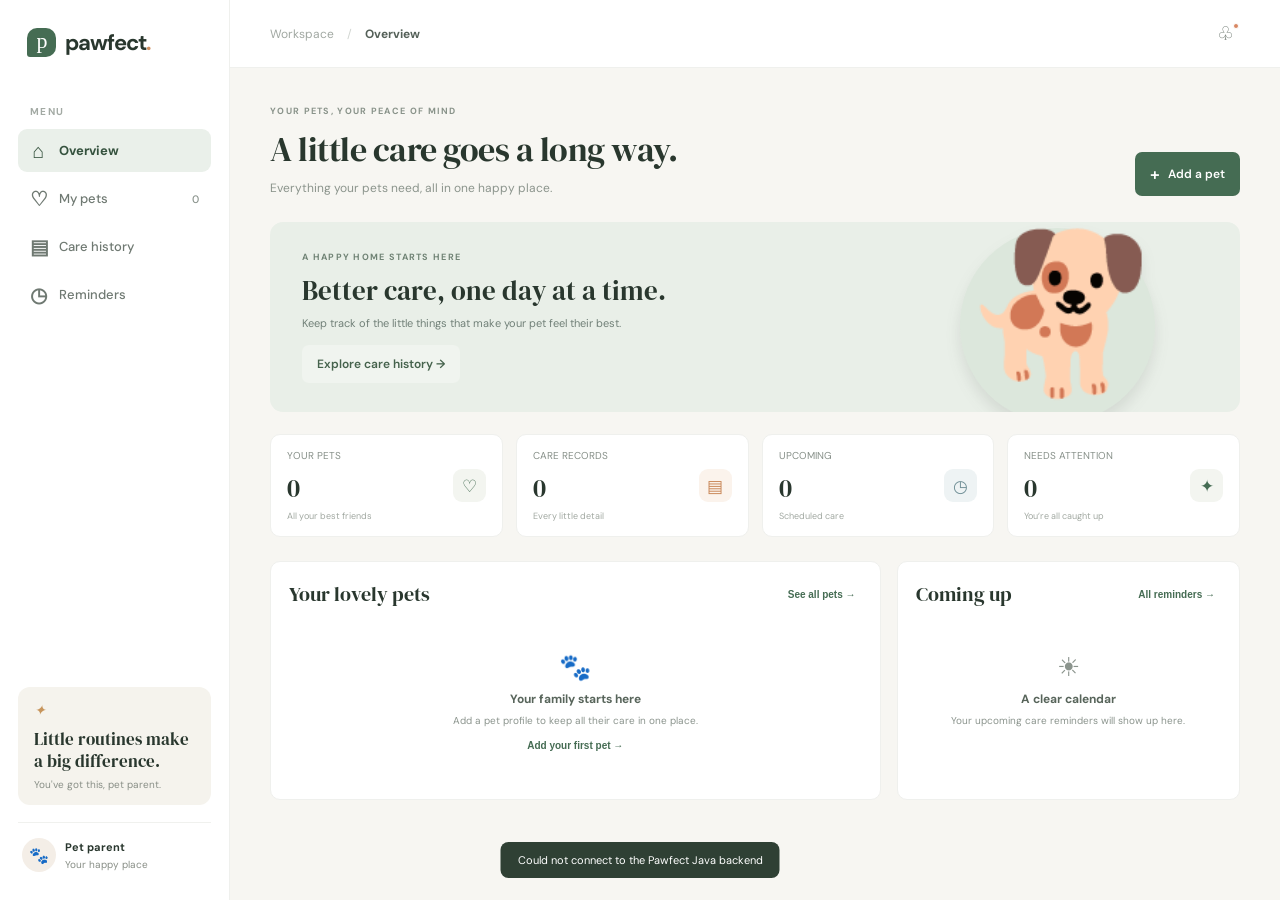
==== backend/src/main/resources/static/index.html @ b43f8da8 "Add files via upload" ====
<!doctype html>
<html lang="en"><head><meta charset="UTF-8"><meta name="viewport" content="width=device-width,initial-scale=1"><meta name="theme-color" content="#f7f6f2"><title>Pawfect — Pet care, together</title><link rel="preconnect" href="https://fonts.googleapis.com"><link rel="preconnect" href="https://fonts.gstatic.com" crossorigin><link href="https://fonts.googleapis.com/css2?family=DM+Sans:wght@400;500;600;700&family=DM+Serif+Display&display=swap" rel="stylesheet"><link rel="stylesheet" href="styles.css"></head>
<body><div class="app"><aside class="sidebar"><a class="brand" href="#"><i>p</i>pawfect<span>.</span></a><label>MENU</label><nav><button class="nav active" data-view="home"><b>⌂</b>Overview</button><button class="nav" data-view="pets"><b>♡</b>My pets <small id="pet-count">0</small></button><button class="nav" data-view="care"><b>▤</b>Care history</button><button class="nav" data-view="reminders"><b>◷</b>Reminders</button></nav><div class="side-bottom"><div class="tip"><i>✦</i><h3>Little routines make<br>a big difference.</h3><small>You've got this, pet parent.</small></div><div class="owner"><span>🐾</span><b>Pet parent<small>Your happy place</small></b></div></div></aside><main><header><div class="crumb">Workspace <i>/</i> <b id="crumb">Overview</b></div><button class="notify" id="notify" aria-label="View reminders">♧<i></i></button></header><div id="content" class="content"></div></main></div><dialog id="pet-modal"></dialog><dialog id="care-modal"></dialog><dialog id="confirm-modal"></dialog><div id="toast" role="status"></div><script src="app.js"></script></body></html>
---- backend/src/main/resources/static/styles.css ----
:root{--ink:#29372e;--green:#456c53;--mint:#e9f0e9;--cream:#f7f6f2;--line:#eceeea;--muted:#89928b}*{box-sizing:border-box}body{margin:0;background:var(--cream);color:var(--ink);font:14px 'DM Sans',sans-serif}.app{min-height:100vh}.sidebar{position:fixed;inset:0 auto 0 0;width:230px;background:white;border-right:1px solid #eff0ed;padding:28px 18px;display:flex;flex-direction:column;z-index:2}.brand{font-size:22px;font-weight:700;letter-spacing:-1px;text-decoration:none;color:var(--ink);display:flex;align-items:center;gap:9px;padding:0 9px 48px}.brand i{font:22px Georgia;background:var(--green);color:white;width:29px;height:29px;border-radius:10px 10px 10px 3px;text-align:center}.brand span{color:#cf8f61;margin-left:-9px}.sidebar label{font-size:10px;letter-spacing:1.4px;color:#a3aaa4;font-weight:700;padding:0 12px 11px}.sidebar nav{display:grid;gap:5px}.nav{border:0;background:transparent;height:43px;border-radius:9px;color:#6f7972;font:500 13px 'DM Sans';text-align:left;padding:0 12px;display:flex;gap:12px;align-items:center;cursor:pointer}.nav:hover{background:#f7f8f5}.nav.active{color:#35523e;background:#eaf0ea;font-weight:700}.nav b{font-size:20px;width:17px;text-align:center}.nav small{margin-left:auto;color:#89928b}.side-bottom{margin-top:auto}.tip{background:#f5f3ed;padding:14px 16px;border-radius:12px;margin-bottom:17px}.tip i{color:#c7955c}.tip h3{font:17px/1.3 'DM Serif Display';margin:9px 0 6px}.tip small,.owner small{display:block;color:#888e86;font-size:10px;margin-top:4px}.owner{border-top:1px solid #f0f1ee;padding:15px 4px 0;display:flex;align-items:center;gap:9px;font-size:11px}.owner>span{width:34px;height:34px;background:#f4eee7;border-radius:50%;display:grid;place-items:center;font-size:16px}.owner small{font-weight:400}main{margin-left:230px;min-height:100vh}header{height:68px;background:#fff;border-bottom:1px solid #eff0ed;display:flex;align-items:center;justify-content:space-between;padding:0 40px}.crumb{font-size:12px;color:#a1a8a2}.crumb i{font-style:normal;padding:0 10px;color:#d1d5d1}.crumb b{color:#556159}.notify{background:none;border:0;font-size:19px;color:#727c74;position:relative;cursor:pointer}.notify i{position:absolute;width:6px;height:6px;background:#d88762;border:1px solid white;border-radius:50%;right:1px;top:2px}.content{max-width:1180px;margin:auto;padding:37px 40px 60px}.heading{display:flex;justify-content:space-between;align-items:flex-end;margin-bottom:26px}.eyebrow{font-size:9px;letter-spacing:1.3px;font-weight:700;color:#89938a;margin-bottom:9px}.title{font:34px 'DM Serif Display';letter-spacing:-.5px;margin:0}.sub{font-size:12px;color:#8b948c;margin:8px 0 0}.btn{border:0;border-radius:7px;padding:11px 15px;font:600 12px 'DM Sans';cursor:pointer;display:inline-flex;align-items:center;gap:8px}.primary{background:var(--green);color:#fff}.primary:hover{background:#35523e}.light{background:#f0f4ef;color:#45624c}.line{background:white;color:#59665d;border:1px solid #e6eae5}.danger{background:#fbefed;color:#ae5e55}.plus{font-size:17px}.banner{height:190px;background:#e9efe8;border-radius:13px;margin-bottom:22px;position:relative;overflow:hidden;display:flex;align-items:center;padding:28px 32px}.banner-copy{position:relative;z-index:1;max-width:440px}.banner .eyebrow{color:#708375}.banner h2{font:27px 'DM Serif Display';margin:7px 0}.banner p{font-size:11px;color:#718078;margin:0 0 15px}.art{position:absolute;right:9%;top:-10px;font-size:155px;filter:drop-shadow(0 9px 7px #45524420);transform:scaleX(-1)}.art:before{content:'';position:absolute;width:195px;height:195px;z-index:-1;right:0;top:16px;border-radius:50%;background:#dce7dc}.stats{display:grid;grid-template-columns:repeat(4,1fr);gap:13px;margin-bottom:24px}.stat{background:#fff;border:1px solid #eff0ed;border-radius:10px;padding:14px 16px;min-height:86px;display:flex;align-items:center;justify-content:space-between}.stat-label{font-size:10px;color:#879089;margin-bottom:8px}.stat-value{font:26px 'DM Serif Display'}.stat-meta{font-size:9px;color:#a1a8a1;margin-top:4px}.stat-icon{width:33px;height:33px;display:grid;place-items:center;border-radius:9px;background:#f3f5f0;color:var(--green);font-size:17px}.stat-icon.warm{background:#fbf3ec;color:#c88656}.stat-icon.blue{background:#eef3f4;color:#708f96}.cols{display:grid;grid-template-columns:1.6fr .9fr;gap:16px}.panel{background:#fff;border:1px solid #eff0ed;border-radius:10px;padding:18px}.panel-head{display:flex;align-items:center;justify-content:space-between;margin-bottom:14px}.panel-title{font:20px 'DM Serif Display';margin:0}.link{color:var(--green);font-size:10px;font-weight:700;text-decoration:none;border:0;background:none;cursor:pointer}.pet-list{display:grid;gap:9px}.pet-row{display:flex;align-items:center;border:1px solid #f0f1ef;border-radius:9px;padding:10px;gap:11px;cursor:pointer}.pet-row:hover,.pet-card:hover{border-color:#d7e1d7;background:#fcfdfb}.pet-photo{width:44px;height:44px;border-radius:9px;background:#f2eee8;display:grid;place-items:center;font-size:26px}.pet-details{flex:1;min-width:0}.pet-details b{display:block;font-size:12px}.pet-details small{display:block;font-size:10px;color:#929a94;margin-top:4px}.badge{background:#edf3ec;color:#647c67;padding:5px 8px;border-radius:20px;font-size:9px}.arrow{color:#a8b0a9}.care-list{display:grid}.care-row{display:flex;gap:11px;align-items:flex-start;padding:10px 0;border-bottom:1px solid #f1f2ef}.care-row:last-child{border-bottom:0}.datebox{width:39px;height:42px;flex:none;border-radius:7px;background:#f5f5f0;text-align:center;padding-top:5px}.datebox small{display:block;font-size:8px;letter-spacing:.7px;text-transform:uppercase;color:#949c94}.datebox b{font-size:16px;line-height:18px}.care-main{flex:1;min-width:0}.care-main b{font-size:11px;display:block}.care-main small{font-size:9px;display:block;color:#959c96;margin-top:4px}.kind{font-size:9px;color:#738579;background:#f0f4ef;border-radius:4px;padding:4px 6px;white-space:nowrap}.empty{padding:28px 10px;text-align:center;color:#8b948d}.empty i{font-style:normal;font-size:26px;display:block;margin-bottom:7px}.empty b{color:#58655b;display:block;font-size:12px}.empty p{font-size:10px;margin:6px 0;line-height:1.6}.filters{display:flex;gap:7px;flex-wrap:wrap;margin-bottom:14px}.chip{border:1px solid #e7eae5;background:#fff;border-radius:20px;padding:7px 12px;color:#737e75;font:500 10px 'DM Sans';cursor:pointer}.chip.active{background:#e9f0e9;border-color:#e9f0e9;color:#35523e;font-weight:700}.tools{display:flex;align-items:center;justify-content:space-between;gap:10px;margin-bottom:14px}.search{border:1px solid #e6eae5;border-radius:7px;padding:9px 11px;font:11px 'DM Sans';min-width:185px;outline:0}.grid{display:grid;grid-template-columns:repeat(3,1fr);gap:14px}.pet-card{background:#fff;border:1px solid #eff0ed;border-radius:11px;padding:16px;cursor:pointer}.pet-card-top{display:flex;justify-content:space-between}.pet-card .pet-photo{width:56px;height:56px;font-size:32px}.pet-menu{border:0;background:none;color:#a5ada6;font-size:18px;cursor:pointer}.pet-card h3{font:21px 'DM Serif Display';margin:13px 0 2px}.pet-card .subtitle{font-size:10px;color:#8f9890}.pet-foot{border-top:1px solid #f0f1ee;margin-top:14px;padding-top:11px;display:flex;justify-content:space-between;font-size:9px;color:#879089}.pet-foot b{color:#5e6c61}.table-wrap{overflow:auto;background:#fff;border:1px solid #eff0ed;border-radius:10px}.table{border-collapse:collapse;width:100%;min-width:640px}.table th{text-align:left;font-size:9px;letter-spacing:.7px;color:#9ba29c;text-transform:uppercase;padding:13px;background:#fbfcfa;border-bottom:1px solid #eff0ed}.table td{font-size:10px;padding:13px;border-bottom:1px solid #f1f2ef;color:#59665d}.table tr:last-child td{border:0}.table .strong{font-weight:700;color:#36443a}.pill{border-radius:12px;padding:5px 8px;background:#eef3ed;color:#637765;font-size:9px;white-space:nowrap}.pill.medication{background:#f9f0e9;color:#b17a4e}.pill.vet-visit{background:#edf2f5;color:#668496}.pill.weight{background:#f4eff6;color:#8c7193}.pill.grooming{background:#faf0f3;color:#ad7283}.pill.feeding{background:#faf4e9;color:#a78651}.table-empty{text-align:center;padding:30px!important}.empty-page{background:#fff;border:1px solid #eff0ed;border-radius:11px;padding:50px 20px;text-align:center}.empty-page i{font-style:normal;font-size:37px}.empty-page h2{font:24px 'DM Serif Display';margin:7px}.empty-page p{font-size:11px;color:#8a948d;margin:0 auto 16px;max-width:300px;line-height:1.6}.reminder{display:flex;align-items:center;gap:12px;background:#fff;border:1px solid #eff0ed;padding:12px 14px;border-radius:9px;margin-bottom:8px}.reminder.overdue{border-left:3px solid #bd675e}.reminder.soon{border-left:3px solid #d19a61}.reminder-date{font-size:10px;color:#8e9890;white-space:nowrap}.status{font-size:9px;padding:5px 7px;border-radius:12px}.status.overdue{background:#f9eeec;color:#b56158}.status.soon{background:#faf3e9;color:#b2854d}.status.upcoming{background:#eff3ed;color:#70836f}.profile{display:grid;grid-template-columns:280px 1fr;gap:17px}.profile-card{text-align:center;background:#fff;border:1px solid var(--line);border-radius:11px;padding:21px;height:max-content}.profile-hero{width:94px;height:94px;border-radius:24px;margin:0 auto 12px;background:#f2eee8;display:grid;place-items:center;font-size:58px}.profile-card h2{font:27px 'DM Serif Display';margin:0}.profile-card .subtitle{font-size:11px;color:#939b94;margin:5px 0 16px}.facts{text-align:left;border-top:1px solid var(--line)}.fact{display:flex;justify-content:space-between;padding:9px 0;border-bottom:1px solid #f2f3f1;font-size:10px;color:#939b94}.fact b{color:#546157}.profile-actions{display:flex;gap:7px;margin-top:14px}.profile-actions .btn{flex:1;justify-content:center;padding:9px 5px;font-size:10px}.modal{border:0;border-radius:13px;padding:0;width:min(520px,calc(100vw - 28px));max-height:90vh;box-shadow:0 24px 80px #1b30243d;overflow:auto}.modal::backdrop{background:#1f2e2580;backdrop-filter:blur(3px)}dialog{border:0;border-radius:13px;padding:0;width:min(520px,calc(100vw - 28px));max-height:90vh;box-shadow:0 24px 80px #1b30243d;overflow:auto}dialog::backdrop{background:#1f2e2580;backdrop-filter:blur(3px)}.modal-head{padding:21px 23px 15px;border-bottom:1px solid #f0f1ee;display:flex;justify-content:space-between}.modal-head h2{font:24px 'DM Serif Display';margin:0}.modal-head p{font-size:10px;color:#8d968f;margin:5px 0 0}.close{border:0;background:none;color:#89938c;font-size:22px;cursor:pointer}.modal-body{padding:19px 23px}.modal-foot{border-top:1px solid #f0f1ee;padding:13px 23px;display:flex;justify-content:flex-end;gap:8px}.fields{display:grid;grid-template-columns:1fr 1fr;gap:13px}.field{display:grid;gap:6px}.field.full{grid-column:1/-1}.field label{font-size:10px;font-weight:600;color:#647168}.field input,.field select,.field textarea{width:100%;border:1px solid #e6eae5;border-radius:7px;padding:10px;font:12px 'DM Sans';color:#334038;background:#fff;outline:0}.field input:focus,.field select:focus,.field textarea:focus{border-color:#98b19a;box-shadow:0 0 0 3px #e8efe8}.field textarea{min-height:75px;resize:vertical}#toast{position:fixed;bottom:22px;left:50%;transform:translate(-50%,20px);opacity:0;pointer-events:none;background:#2f4034;color:#fff;padding:11px 17px;border-radius:8px;font-size:11px;transition:.2s;z-index:10}#toast.show{opacity:1;transform:translate(-50%,0)}@media(max-width:1000px){.content{padding:30px 26px}header{padding:0 26px}.sidebar{width:205px}main{margin-left:205px}.grid{grid-template-columns:repeat(2,1fr)}.stats{grid-template-columns:repeat(2,1fr)}}@media(max-width:740px){.sidebar{width:62px;padding:18px 7px}.brand{padding:0 9px 34px}.brand>span,.sidebar label,.nav:not(.active),.side-bottom{display:none}.nav{height:43px;padding:0;justify-content:center;font-size:0}.nav b{font-size:19px}.nav.active{font-size:0}main{margin-left:62px}header{height:57px;padding:0 16px}.content{padding:25px 16px 45px}.title{font-size:29px}.heading{align-items:flex-start;gap:10px}.heading>.btn{font-size:0;padding:10px 12px}.heading>.btn .plus{font-size:17px}.banner{height:180px;padding:20px}.banner-copy{max-width:70%}.banner h2{font-size:23px}.art{right:-9%;opacity:.5}.cols{grid-template-columns:1fr}.grid{grid-template-columns:1fr}.profile{grid-template-columns:1fr}.search{min-width:135px}.tools{align-items:flex-start;flex-direction:column}.table th,.table td{padding:11px 9px}}@media(max-width:430px){.stats{gap:8px}.stat{padding:11px;min-height:77px}.stat-value{font-size:23px}.stat-icon{width:28px;height:28px}.banner-copy{max-width:85%}.art{opacity:.23}.fields{grid-template-columns:1fr}.field.full{grid-column:auto}}
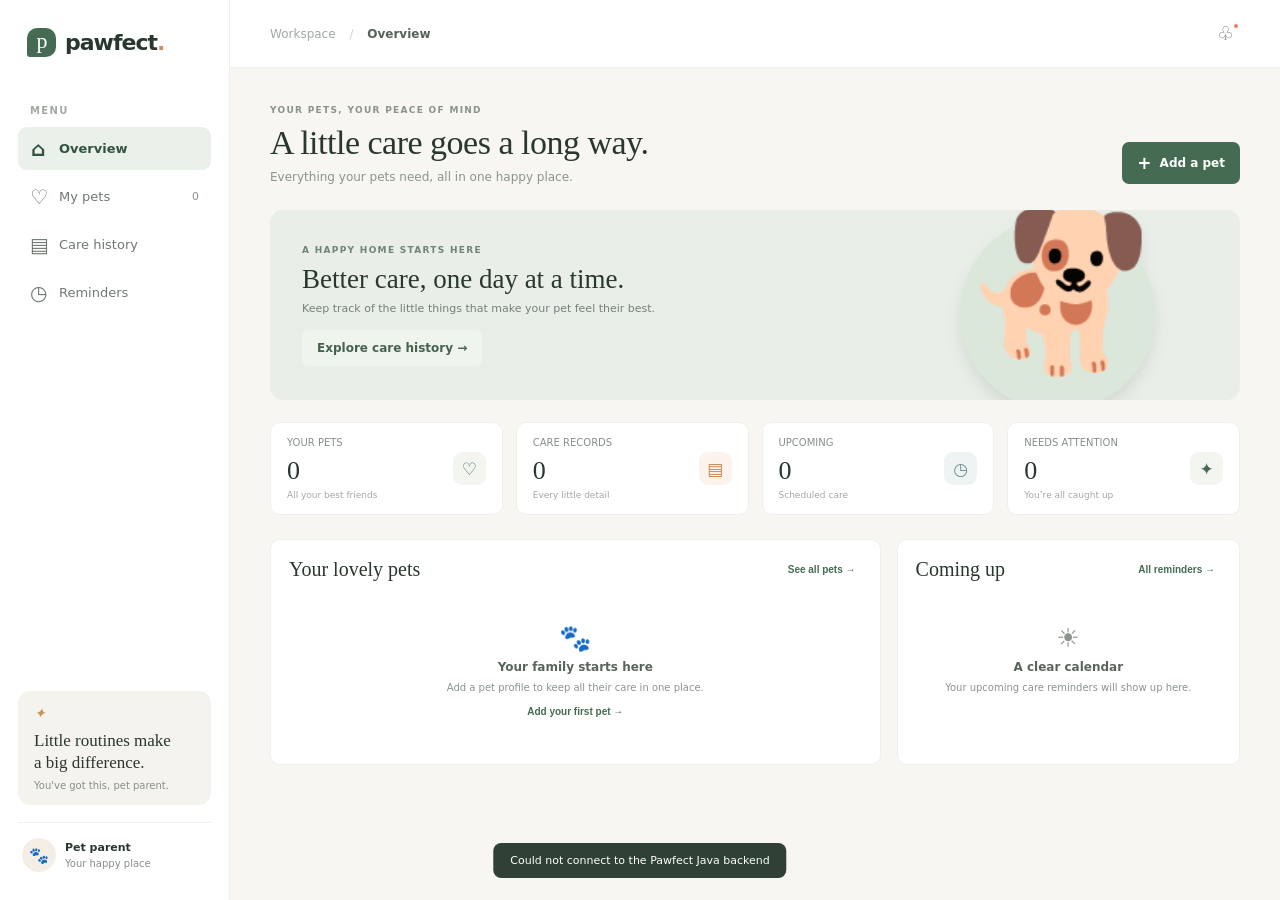
==== commit 5de766bf: "feat: enhance PawFect pet and care management Milestone 1 of PawFect 2.0 (front-end only; Java backe" ====
--- a/backend/src/main/resources/static/index.html
+++ b/backend/src/main/resources/static/index.html
@@ -1,3 +1,3 @@
 <!doctype html>
-<html lang="en"><head><meta charset="UTF-8"><meta name="viewport" content="width=device-width,initial-scale=1"><meta name="theme-color" content="#f7f6f2"><title>Pawfect — Pet care, together</title><link rel="preconnect" href="https://fonts.googleapis.com"><link rel="preconnect" href="https://fonts.gstatic.com" crossorigin><link href="https://fonts.googleapis.com/css2?family=DM+Sans:wght@400;500;600;700&family=DM+Serif+Display&display=swap" rel="stylesheet"><link rel="stylesheet" href="styles.css"></head>
+<html lang="en"><head><meta charset="UTF-8"><meta name="viewport" content="width=device-width,initial-scale=1"><meta name="theme-color" content="#f7f6f2"><title>Pawfect — Pet care, together</title><link rel="stylesheet" href="styles.css"></head>
 <body><div class="app"><aside class="sidebar"><a class="brand" href="#"><i>p</i>pawfect<span>.</span></a><label>MENU</label><nav><button class="nav active" data-view="home"><b>⌂</b>Overview</button><button class="nav" data-view="pets"><b>♡</b>My pets <small id="pet-count">0</small></button><button class="nav" data-view="care"><b>▤</b>Care history</button><button class="nav" data-view="reminders"><b>◷</b>Reminders</button></nav><div class="side-bottom"><div class="tip"><i>✦</i><h3>Little routines make<br>a big difference.</h3><small>You've got this, pet parent.</small></div><div class="owner"><span>🐾</span><b>Pet parent<small>Your happy place</small></b></div></div></aside><main><header><div class="crumb">Workspace <i>/</i> <b id="crumb">Overview</b></div><button class="notify" id="notify" aria-label="View reminders">♧<i></i></button></header><div id="content" class="content"></div></main></div><dialog id="pet-modal"></dialog><dialog id="care-modal"></dialog><dialog id="confirm-modal"></dialog><div id="toast" role="status"></div><script src="app.js"></script></body></html>
--- a/backend/src/main/resources/static/styles.css
+++ b/backend/src/main/resources/static/styles.css
@@ -1 +1,3 @@
-:root{--ink:#29372e;--green:#456c53;--mint:#e9f0e9;--cream:#f7f6f2;--line:#eceeea;--muted:#89928b}*{box-sizing:border-box}body{margin:0;background:var(--cream);color:var(--ink);font:14px 'DM Sans',sans-serif}.app{min-height:100vh}.sidebar{position:fixed;inset:0 auto 0 0;width:230px;background:white;border-right:1px solid #eff0ed;padding:28px 18px;display:flex;flex-direction:column;z-index:2}.brand{font-size:22px;font-weight:700;letter-spacing:-1px;text-decoration:none;color:var(--ink);display:flex;align-items:center;gap:9px;padding:0 9px 48px}.brand i{font:22px Georgia;background:var(--green);color:white;width:29px;height:29px;border-radius:10px 10px 10px 3px;text-align:center}.brand span{color:#cf8f61;margin-left:-9px}.sidebar label{font-size:10px;letter-spacing:1.4px;color:#a3aaa4;font-weight:700;padding:0 12px 11px}.sidebar nav{display:grid;gap:5px}.nav{border:0;background:transparent;height:43px;border-radius:9px;color:#6f7972;font:500 13px 'DM Sans';text-align:left;padding:0 12px;display:flex;gap:12px;align-items:center;cursor:pointer}.nav:hover{background:#f7f8f5}.nav.active{color:#35523e;background:#eaf0ea;font-weight:700}.nav b{font-size:20px;width:17px;text-align:center}.nav small{margin-left:auto;color:#89928b}.side-bottom{margin-top:auto}.tip{background:#f5f3ed;padding:14px 16px;border-radius:12px;margin-bottom:17px}.tip i{color:#c7955c}.tip h3{font:17px/1.3 'DM Serif Display';margin:9px 0 6px}.tip small,.owner small{display:block;color:#888e86;font-size:10px;margin-top:4px}.owner{border-top:1px solid #f0f1ee;padding:15px 4px 0;display:flex;align-items:center;gap:9px;font-size:11px}.owner>span{width:34px;height:34px;background:#f4eee7;border-radius:50%;display:grid;place-items:center;font-size:16px}.owner small{font-weight:400}main{margin-left:230px;min-height:100vh}header{height:68px;background:#fff;border-bottom:1px solid #eff0ed;display:flex;align-items:center;justify-content:space-between;padding:0 40px}.crumb{font-size:12px;color:#a1a8a2}.crumb i{font-style:normal;padding:0 10px;color:#d1d5d1}.crumb b{color:#556159}.notify{background:none;border:0;font-size:19px;color:#727c74;position:relative;cursor:pointer}.notify i{position:absolute;width:6px;height:6px;background:#d88762;border:1px solid white;border-radius:50%;right:1px;top:2px}.content{max-width:1180px;margin:auto;padding:37px 40px 60px}.heading{display:flex;justify-content:space-between;align-items:flex-end;margin-bottom:26px}.eyebrow{font-size:9px;letter-spacing:1.3px;font-weight:700;color:#89938a;margin-bottom:9px}.title{font:34px 'DM Serif Display';letter-spacing:-.5px;margin:0}.sub{font-size:12px;color:#8b948c;margin:8px 0 0}.btn{border:0;border-radius:7px;padding:11px 15px;font:600 12px 'DM Sans';cursor:pointer;display:inline-flex;align-items:center;gap:8px}.primary{background:var(--green);color:#fff}.primary:hover{background:#35523e}.light{background:#f0f4ef;color:#45624c}.line{background:white;color:#59665d;border:1px solid #e6eae5}.danger{background:#fbefed;color:#ae5e55}.plus{font-size:17px}.banner{height:190px;background:#e9efe8;border-radius:13px;margin-bottom:22px;position:relative;overflow:hidden;display:flex;align-items:center;padding:28px 32px}.banner-copy{position:relative;z-index:1;max-width:440px}.banner .eyebrow{color:#708375}.banner h2{font:27px 'DM Serif Display';margin:7px 0}.banner p{font-size:11px;color:#718078;margin:0 0 15px}.art{position:absolute;right:9%;top:-10px;font-size:155px;filter:drop-shadow(0 9px 7px #45524420);transform:scaleX(-1)}.art:before{content:'';position:absolute;width:195px;height:195px;z-index:-1;right:0;top:16px;border-radius:50%;background:#dce7dc}.stats{display:grid;grid-template-columns:repeat(4,1fr);gap:13px;margin-bottom:24px}.stat{background:#fff;border:1px solid #eff0ed;border-radius:10px;padding:14px 16px;min-height:86px;display:flex;align-items:center;justify-content:space-between}.stat-label{font-size:10px;color:#879089;margin-bottom:8px}.stat-value{font:26px 'DM Serif Display'}.stat-meta{font-size:9px;color:#a1a8a1;margin-top:4px}.stat-icon{width:33px;height:33px;display:grid;place-items:center;border-radius:9px;background:#f3f5f0;color:var(--green);font-size:17px}.stat-icon.warm{background:#fbf3ec;color:#c88656}.stat-icon.blue{background:#eef3f4;color:#708f96}.cols{display:grid;grid-template-columns:1.6fr .9fr;gap:16px}.panel{background:#fff;border:1px solid #eff0ed;border-radius:10px;padding:18px}.panel-head{display:flex;align-items:center;justify-content:space-between;margin-bottom:14px}.panel-title{font:20px 'DM Serif Display';margin:0}.link{color:var(--green);font-size:10px;font-weight:700;text-decoration:none;border:0;background:none;cursor:pointer}.pet-list{display:grid;gap:9px}.pet-row{display:flex;align-items:center;border:1px solid #f0f1ef;border-radius:9px;padding:10px;gap:11px;cursor:pointer}.pet-row:hover,.pet-card:hover{border-color:#d7e1d7;background:#fcfdfb}.pet-photo{width:44px;height:44px;border-radius:9px;background:#f2eee8;display:grid;place-items:center;font-size:26px}.pet-details{flex:1;min-width:0}.pet-details b{display:block;font-size:12px}.pet-details small{display:block;font-size:10px;color:#929a94;margin-top:4px}.badge{background:#edf3ec;color:#647c67;padding:5px 8px;border-radius:20px;font-size:9px}.arrow{color:#a8b0a9}.care-list{display:grid}.care-row{display:flex;gap:11px;align-items:flex-start;padding:10px 0;border-bottom:1px solid #f1f2ef}.care-row:last-child{border-bottom:0}.datebox{width:39px;height:42px;flex:none;border-radius:7px;background:#f5f5f0;text-align:center;padding-top:5px}.datebox small{display:block;font-size:8px;letter-spacing:.7px;text-transform:uppercase;color:#949c94}.datebox b{font-size:16px;line-height:18px}.care-main{flex:1;min-width:0}.care-main b{font-size:11px;display:block}.care-main small{font-size:9px;display:block;color:#959c96;margin-top:4px}.kind{font-size:9px;color:#738579;background:#f0f4ef;border-radius:4px;padding:4px 6px;white-space:nowrap}.empty{padding:28px 10px;text-align:center;color:#8b948d}.empty i{font-style:normal;font-size:26px;display:block;margin-bottom:7px}.empty b{color:#58655b;display:block;font-size:12px}.empty p{font-size:10px;margin:6px 0;line-height:1.6}.filters{display:flex;gap:7px;flex-wrap:wrap;margin-bottom:14px}.chip{border:1px solid #e7eae5;background:#fff;border-radius:20px;padding:7px 12px;color:#737e75;font:500 10px 'DM Sans';cursor:pointer}.chip.active{background:#e9f0e9;border-color:#e9f0e9;color:#35523e;font-weight:700}.tools{display:flex;align-items:center;justify-content:space-between;gap:10px;margin-bottom:14px}.search{border:1px solid #e6eae5;border-radius:7px;padding:9px 11px;font:11px 'DM Sans';min-width:185px;outline:0}.grid{display:grid;grid-template-columns:repeat(3,1fr);gap:14px}.pet-card{background:#fff;border:1px solid #eff0ed;border-radius:11px;padding:16px;cursor:pointer}.pet-card-top{display:flex;justify-content:space-between}.pet-card .pet-photo{width:56px;height:56px;font-size:32px}.pet-menu{border:0;background:none;color:#a5ada6;font-size:18px;cursor:pointer}.pet-card h3{font:21px 'DM Serif Display';margin:13px 0 2px}.pet-card .subtitle{font-size:10px;color:#8f9890}.pet-foot{border-top:1px solid #f0f1ee;margin-top:14px;padding-top:11px;display:flex;justify-content:space-between;font-size:9px;color:#879089}.pet-foot b{color:#5e6c61}.table-wrap{overflow:auto;background:#fff;border:1px solid #eff0ed;border-radius:10px}.table{border-collapse:collapse;width:100%;min-width:640px}.table th{text-align:left;font-size:9px;letter-spacing:.7px;color:#9ba29c;text-transform:uppercase;padding:13px;background:#fbfcfa;border-bottom:1px solid #eff0ed}.table td{font-size:10px;padding:13px;border-bottom:1px solid #f1f2ef;color:#59665d}.table tr:last-child td{border:0}.table .strong{font-weight:700;color:#36443a}.pill{border-radius:12px;padding:5px 8px;background:#eef3ed;color:#637765;font-size:9px;white-space:nowrap}.pill.medication{background:#f9f0e9;color:#b17a4e}.pill.vet-visit{background:#edf2f5;color:#668496}.pill.weight{background:#f4eff6;color:#8c7193}.pill.grooming{background:#faf0f3;color:#ad7283}.pill.feeding{background:#faf4e9;color:#a78651}.table-empty{text-align:center;padding:30px!important}.empty-page{background:#fff;border:1px solid #eff0ed;border-radius:11px;padding:50px 20px;text-align:center}.empty-page i{font-style:normal;font-size:37px}.empty-page h2{font:24px 'DM Serif Display';margin:7px}.empty-page p{font-size:11px;color:#8a948d;margin:0 auto 16px;max-width:300px;line-height:1.6}.reminder{display:flex;align-items:center;gap:12px;background:#fff;border:1px solid #eff0ed;padding:12px 14px;border-radius:9px;margin-bottom:8px}.reminder.overdue{border-left:3px solid #bd675e}.reminder.soon{border-left:3px solid #d19a61}.reminder-date{font-size:10px;color:#8e9890;white-space:nowrap}.status{font-size:9px;padding:5px 7px;border-radius:12px}.status.overdue{background:#f9eeec;color:#b56158}.status.soon{background:#faf3e9;color:#b2854d}.status.upcoming{background:#eff3ed;color:#70836f}.profile{display:grid;grid-template-columns:280px 1fr;gap:17px}.profile-card{text-align:center;background:#fff;border:1px solid var(--line);border-radius:11px;padding:21px;height:max-content}.profile-hero{width:94px;height:94px;border-radius:24px;margin:0 auto 12px;background:#f2eee8;display:grid;place-items:center;font-size:58px}.profile-card h2{font:27px 'DM Serif Display';margin:0}.profile-card .subtitle{font-size:11px;color:#939b94;margin:5px 0 16px}.facts{text-align:left;border-top:1px solid var(--line)}.fact{display:flex;justify-content:space-between;padding:9px 0;border-bottom:1px solid #f2f3f1;font-size:10px;color:#939b94}.fact b{color:#546157}.profile-actions{display:flex;gap:7px;margin-top:14px}.profile-actions .btn{flex:1;justify-content:center;padding:9px 5px;font-size:10px}.modal{border:0;border-radius:13px;padding:0;width:min(520px,calc(100vw - 28px));max-height:90vh;box-shadow:0 24px 80px #1b30243d;overflow:auto}.modal::backdrop{background:#1f2e2580;backdrop-filter:blur(3px)}dialog{border:0;border-radius:13px;padding:0;width:min(520px,calc(100vw - 28px));max-height:90vh;box-shadow:0 24px 80px #1b30243d;overflow:auto}dialog::backdrop{background:#1f2e2580;backdrop-filter:blur(3px)}.modal-head{padding:21px 23px 15px;border-bottom:1px solid #f0f1ee;display:flex;justify-content:space-between}.modal-head h2{font:24px 'DM Serif Display';margin:0}.modal-head p{font-size:10px;color:#8d968f;margin:5px 0 0}.close{border:0;background:none;color:#89938c;font-size:22px;cursor:pointer}.modal-body{padding:19px 23px}.modal-foot{border-top:1px solid #f0f1ee;padding:13px 23px;display:flex;justify-content:flex-end;gap:8px}.fields{display:grid;grid-template-columns:1fr 1fr;gap:13px}.field{display:grid;gap:6px}.field.full{grid-column:1/-1}.field label{font-size:10px;font-weight:600;color:#647168}.field input,.field select,.field textarea{width:100%;border:1px solid #e6eae5;border-radius:7px;padding:10px;font:12px 'DM Sans';color:#334038;background:#fff;outline:0}.field input:focus,.field select:focus,.field textarea:focus{border-color:#98b19a;box-shadow:0 0 0 3px #e8efe8}.field textarea{min-height:75px;resize:vertical}#toast{position:fixed;bottom:22px;left:50%;transform:translate(-50%,20px);opacity:0;pointer-events:none;background:#2f4034;color:#fff;padding:11px 17px;border-radius:8px;font-size:11px;transition:.2s;z-index:10}#toast.show{opacity:1;transform:translate(-50%,0)}@media(max-width:1000px){.content{padding:30px 26px}header{padding:0 26px}.sidebar{width:205px}main{margin-left:205px}.grid{grid-template-columns:repeat(2,1fr)}.stats{grid-template-columns:repeat(2,1fr)}}@media(max-width:740px){.sidebar{width:62px;padding:18px 7px}.brand{padding:0 9px 34px}.brand>span,.sidebar label,.nav:not(.active),.side-bottom{display:none}.nav{height:43px;padding:0;justify-content:center;font-size:0}.nav b{font-size:19px}.nav.active{font-size:0}main{margin-left:62px}header{height:57px;padding:0 16px}.content{padding:25px 16px 45px}.title{font-size:29px}.heading{align-items:flex-start;gap:10px}.heading>.btn{font-size:0;padding:10px 12px}.heading>.btn .plus{font-size:17px}.banner{height:180px;padding:20px}.banner-copy{max-width:70%}.banner h2{font-size:23px}.art{right:-9%;opacity:.5}.cols{grid-template-columns:1fr}.grid{grid-template-columns:1fr}.profile{grid-template-columns:1fr}.search{min-width:135px}.tools{align-items:flex-start;flex-direction:column}.table th,.table td{padding:11px 9px}}@media(max-width:430px){.stats{gap:8px}.stat{padding:11px;min-height:77px}.stat-value{font-size:23px}.stat-icon{width:28px;height:28px}.banner-copy{max-width:85%}.art{opacity:.23}.fields{grid-template-columns:1fr}.field.full{grid-column:auto}}
+:root{--sans:system-ui,-apple-system,'Segoe UI',Roboto,'Helvetica Neue',Arial,sans-serif;--serif:'Iowan Old Style','Palatino Linotype',Palatino,Georgia,'Times New Roman',serif;--ink:#29372e;--green:#456c53;--mint:#e9f0e9;--cream:#f7f6f2;--line:#eceeea;--muted:#89928b}*{box-sizing:border-box}body{margin:0;background:var(--cream);color:var(--ink);font:14px var(--sans)}.app{min-height:100vh}.sidebar{position:fixed;inset:0 auto 0 0;width:230px;background:white;border-right:1px solid #eff0ed;padding:28px 18px;display:flex;flex-direction:column;z-index:2}.brand{font-size:22px;font-weight:700;letter-spacing:-1px;text-decoration:none;color:var(--ink);display:flex;align-items:center;gap:9px;padding:0 9px 48px}.brand i{font:22px Georgia;background:var(--green);color:white;width:29px;height:29px;border-radius:10px 10px 10px 3px;text-align:center}.brand span{color:#cf8f61;margin-left:-9px}.sidebar label{font-size:10px;letter-spacing:1.4px;color:#a3aaa4;font-weight:700;padding:0 12px 11px}.sidebar nav{display:grid;gap:5px}.nav{border:0;background:transparent;height:43px;border-radius:9px;color:#6f7972;font:500 13px var(--sans);text-align:left;padding:0 12px;display:flex;gap:12px;align-items:center;cursor:pointer}.nav:hover{background:#f7f8f5}.nav.active{color:#35523e;background:#eaf0ea;font-weight:700}.nav b{font-size:20px;width:17px;text-align:center}.nav small{margin-left:auto;color:#89928b}.side-bottom{margin-top:auto}.tip{background:#f5f3ed;padding:14px 16px;border-radius:12px;margin-bottom:17px}.tip i{color:#c7955c}.tip h3{font:17px/1.3 var(--serif);margin:9px 0 6px}.tip small,.owner small{display:block;color:#888e86;font-size:10px;margin-top:4px}.owner{border-top:1px solid #f0f1ee;padding:15px 4px 0;display:flex;align-items:center;gap:9px;font-size:11px}.owner>span{width:34px;height:34px;background:#f4eee7;border-radius:50%;display:grid;place-items:center;font-size:16px}.owner small{font-weight:400}main{margin-left:230px;min-height:100vh}header{height:68px;background:#fff;border-bottom:1px solid #eff0ed;display:flex;align-items:center;justify-content:space-between;padding:0 40px}.crumb{font-size:12px;color:#a1a8a2}.crumb i{font-style:normal;padding:0 10px;color:#d1d5d1}.crumb b{color:#556159}.notify{background:none;border:0;font-size:19px;color:#727c74;position:relative;cursor:pointer}.notify i{position:absolute;width:6px;height:6px;background:#d88762;border:1px solid white;border-radius:50%;right:1px;top:2px}.content{max-width:1180px;margin:auto;padding:37px 40px 60px}.heading{display:flex;justify-content:space-between;align-items:flex-end;margin-bottom:26px}.eyebrow{font-size:9px;letter-spacing:1.3px;font-weight:700;color:#89938a;margin-bottom:9px}.title{font:34px var(--serif);letter-spacing:-.5px;margin:0}.sub{font-size:12px;color:#8b948c;margin:8px 0 0}.btn{border:0;border-radius:7px;padding:11px 15px;font:600 12px var(--sans);cursor:pointer;display:inline-flex;align-items:center;gap:8px}.primary{background:var(--green);color:#fff}.primary:hover{background:#35523e}.light{background:#f0f4ef;color:#45624c}.line{background:white;color:#59665d;border:1px solid #e6eae5}.danger{background:#fbefed;color:#ae5e55}.plus{font-size:17px}.banner{height:190px;background:#e9efe8;border-radius:13px;margin-bottom:22px;position:relative;overflow:hidden;display:flex;align-items:center;padding:28px 32px}.banner-copy{position:relative;z-index:1;max-width:440px}.banner .eyebrow{color:#708375}.banner h2{font:27px var(--serif);margin:7px 0}.banner p{font-size:11px;color:#718078;margin:0 0 15px}.art{position:absolute;right:9%;top:-10px;font-size:155px;filter:drop-shadow(0 9px 7px #45524420);transform:scaleX(-1)}.art:before{content:'';position:absolute;width:195px;height:195px;z-index:-1;right:0;top:16px;border-radius:50%;background:#dce7dc}.stats{display:grid;grid-template-columns:repeat(4,1fr);gap:13px;margin-bottom:24px}.stat{background:#fff;border:1px solid #eff0ed;border-radius:10px;padding:14px 16px;min-height:86px;display:flex;align-items:center;justify-content:space-between}.stat-label{font-size:10px;color:#879089;margin-bottom:8px}.stat-value{font:26px var(--serif)}.stat-meta{font-size:9px;color:#a1a8a1;margin-top:4px}.stat-icon{width:33px;height:33px;display:grid;place-items:center;border-radius:9px;background:#f3f5f0;color:var(--green);font-size:17px}.stat-icon.warm{background:#fbf3ec;color:#c88656}.stat-icon.blue{background:#eef3f4;color:#708f96}.cols{display:grid;grid-template-columns:1.6fr .9fr;gap:16px}.panel{background:#fff;border:1px solid #eff0ed;border-radius:10px;padding:18px}.panel-head{display:flex;align-items:center;justify-content:space-between;margin-bottom:14px}.panel-title{font:20px var(--serif);margin:0}.link{color:var(--green);font-size:10px;font-weight:700;text-decoration:none;border:0;background:none;cursor:pointer}.pet-list{display:grid;gap:9px}.pet-row{display:flex;align-items:center;border:1px solid #f0f1ef;border-radius:9px;padding:10px;gap:11px;cursor:pointer}.pet-row:hover,.pet-card:hover{border-color:#d7e1d7;background:#fcfdfb}.pet-photo{width:44px;height:44px;border-radius:9px;background:#f2eee8;display:grid;place-items:center;font-size:26px}.pet-details{flex:1;min-width:0}.pet-details b{display:block;font-size:12px}.pet-details small{display:block;font-size:10px;color:#929a94;margin-top:4px}.badge{background:#edf3ec;color:#647c67;padding:5px 8px;border-radius:20px;font-size:9px}.arrow{color:#a8b0a9}.care-list{display:grid}.care-row{display:flex;gap:11px;align-items:flex-start;padding:10px 0;border-bottom:1px solid #f1f2ef}.care-row:last-child{border-bottom:0}.datebox{width:39px;height:42px;flex:none;border-radius:7px;background:#f5f5f0;text-align:center;padding-top:5px}.datebox small{display:block;font-size:8px;letter-spacing:.7px;text-transform:uppercase;color:#949c94}.datebox b{font-size:16px;line-height:18px}.care-main{flex:1;min-width:0}.care-main b{font-size:11px;display:block}.care-main small{font-size:9px;display:block;color:#959c96;margin-top:4px}.kind{font-size:9px;color:#738579;background:#f0f4ef;border-radius:4px;padding:4px 6px;white-space:nowrap}.empty{padding:28px 10px;text-align:center;color:#8b948d}.empty i{font-style:normal;font-size:26px;display:block;margin-bottom:7px}.empty b{color:#58655b;display:block;font-size:12px}.empty p{font-size:10px;margin:6px 0;line-height:1.6}.filters{display:flex;gap:7px;flex-wrap:wrap;margin-bottom:14px}.chip{border:1px solid #e7eae5;background:#fff;border-radius:20px;padding:7px 12px;color:#737e75;font:500 10px var(--sans);cursor:pointer}.chip.active{background:#e9f0e9;border-color:#e9f0e9;color:#35523e;font-weight:700}.tools{display:flex;align-items:center;justify-content:space-between;gap:10px;margin-bottom:14px}.search{border:1px solid #e6eae5;border-radius:7px;padding:9px 11px;font:11px var(--sans);min-width:185px;outline:0}.grid{display:grid;grid-template-columns:repeat(3,1fr);gap:14px}.pet-card{background:#fff;border:1px solid #eff0ed;border-radius:11px;padding:16px;cursor:pointer}.pet-card-top{display:flex;justify-content:space-between}.pet-card .pet-photo{width:56px;height:56px;font-size:32px}.pet-menu{border:0;background:none;color:#a5ada6;font-size:18px;cursor:pointer}.pet-card h3{font:21px var(--serif);margin:13px 0 2px}.pet-card .subtitle{font-size:10px;color:#8f9890}.pet-foot{border-top:1px solid #f0f1ee;margin-top:14px;padding-top:11px;display:flex;justify-content:space-between;font-size:9px;color:#879089}.pet-foot b{color:#5e6c61}.table-wrap{overflow:auto;background:#fff;border:1px solid #eff0ed;border-radius:10px}.table{border-collapse:collapse;width:100%;min-width:640px}.table th{text-align:left;font-size:9px;letter-spacing:.7px;color:#9ba29c;text-transform:uppercase;padding:13px;background:#fbfcfa;border-bottom:1px solid #eff0ed}.table td{font-size:10px;padding:13px;border-bottom:1px solid #f1f2ef;color:#59665d}.table tr:last-child td{border:0}.table .strong{font-weight:700;color:#36443a}.pill{border-radius:12px;padding:5px 8px;background:#eef3ed;color:#637765;font-size:9px;white-space:nowrap}.pill.medication{background:#f9f0e9;color:#b17a4e}.pill.vet-visit{background:#edf2f5;color:#668496}.pill.weight{background:#f4eff6;color:#8c7193}.pill.grooming{background:#faf0f3;color:#ad7283}.pill.feeding{background:#faf4e9;color:#a78651}.table-empty{text-align:center;padding:30px!important}.empty-page{background:#fff;border:1px solid #eff0ed;border-radius:11px;padding:50px 20px;text-align:center}.empty-page i{font-style:normal;font-size:37px}.empty-page h2{font:24px var(--serif);margin:7px}.empty-page p{font-size:11px;color:#8a948d;margin:0 auto 16px;max-width:300px;line-height:1.6}.reminder{display:flex;align-items:center;gap:12px;background:#fff;border:1px solid #eff0ed;padding:12px 14px;border-radius:9px;margin-bottom:8px}.reminder.overdue{border-left:3px solid #bd675e}.reminder.soon{border-left:3px solid #d19a61}.reminder-date{font-size:10px;color:#8e9890;white-space:nowrap}.status{font-size:9px;padding:5px 7px;border-radius:12px}.status.overdue{background:#f9eeec;color:#b56158}.status.soon{background:#faf3e9;color:#b2854d}.status.upcoming{background:#eff3ed;color:#70836f}.profile{display:grid;grid-template-columns:280px 1fr;gap:17px}.profile-card{text-align:center;background:#fff;border:1px solid var(--line);border-radius:11px;padding:21px;height:max-content}.profile-hero{width:94px;height:94px;border-radius:24px;margin:0 auto 12px;background:#f2eee8;display:grid;place-items:center;font-size:58px}.profile-card h2{font:27px var(--serif);margin:0}.profile-card .subtitle{font-size:11px;color:#939b94;margin:5px 0 16px}.facts{text-align:left;border-top:1px solid var(--line)}.fact{display:flex;justify-content:space-between;padding:9px 0;border-bottom:1px solid #f2f3f1;font-size:10px;color:#939b94}.fact b{color:#546157}.profile-actions{display:flex;gap:7px;margin-top:14px}.profile-actions .btn{flex:1;justify-content:center;padding:9px 5px;font-size:10px}.modal{border:0;border-radius:13px;padding:0;width:min(520px,calc(100vw - 28px));max-height:90vh;box-shadow:0 24px 80px #1b30243d;overflow:auto}.modal::backdrop{background:#1f2e2580;backdrop-filter:blur(3px)}dialog{border:0;border-radius:13px;padding:0;width:min(520px,calc(100vw - 28px));max-height:90vh;box-shadow:0 24px 80px #1b30243d;overflow:auto}dialog::backdrop{background:#1f2e2580;backdrop-filter:blur(3px)}.modal-head{padding:21px 23px 15px;border-bottom:1px solid #f0f1ee;display:flex;justify-content:space-between}.modal-head h2{font:24px var(--serif);margin:0}.modal-head p{font-size:10px;color:#8d968f;margin:5px 0 0}.close{border:0;background:none;color:#89938c;font-size:22px;cursor:pointer}.modal-body{padding:19px 23px}.modal-foot{border-top:1px solid #f0f1ee;padding:13px 23px;display:flex;justify-content:flex-end;gap:8px}.fields{display:grid;grid-template-columns:1fr 1fr;gap:13px}.field{display:grid;gap:6px}.field.full{grid-column:1/-1}.field label{font-size:10px;font-weight:600;color:#647168}.field input,.field select,.field textarea{width:100%;border:1px solid #e6eae5;border-radius:7px;padding:10px;font:12px var(--sans);color:#334038;background:#fff;outline:0}.field input:focus,.field select:focus,.field textarea:focus{border-color:#98b19a;box-shadow:0 0 0 3px #e8efe8}.field textarea{min-height:75px;resize:vertical}#toast{position:fixed;bottom:22px;left:50%;transform:translate(-50%,20px);opacity:0;pointer-events:none;background:#2f4034;color:#fff;padding:11px 17px;border-radius:8px;font-size:11px;transition:.2s;z-index:10}#toast.show{opacity:1;transform:translate(-50%,0)}@media(max-width:1000px){.content{padding:30px 26px}header{padding:0 26px}.sidebar{width:205px}main{margin-left:205px}.grid{grid-template-columns:repeat(2,1fr)}.stats{grid-template-columns:repeat(2,1fr)}}@media(max-width:740px){.sidebar{width:62px;padding:18px 7px}.brand{padding:0 9px 34px}.brand>span,.sidebar label,.nav:not(.active),.side-bottom{display:none}.nav{height:43px;padding:0;justify-content:center;font-size:0}.nav b{font-size:19px}.nav.active{font-size:0}main{margin-left:62px}header{height:57px;padding:0 16px}.content{padding:25px 16px 45px}.title{font-size:29px}.heading{align-items:flex-start;gap:10px}.heading>.btn{font-size:0;padding:10px 12px}.heading>.btn .plus{font-size:17px}.banner{height:180px;padding:20px}.banner-copy{max-width:70%}.banner h2{font-size:23px}.art{right:-9%;opacity:.5}.cols{grid-template-columns:1fr}.grid{grid-template-columns:1fr}.profile{grid-template-columns:1fr}.search{min-width:135px}.tools{align-items:flex-start;flex-direction:column}.table th,.table td{padding:11px 9px}}@media(max-width:430px){.stats{gap:8px}.stat{padding:11px;min-height:77px}.stat-value{font-size:23px}.stat-icon{width:28px;height:28px}.banner-copy{max-width:85%}.art{opacity:.23}.fields{grid-template-columns:1fr}.field.full{grid-column:auto}}
+
+.field.hidden{display:none}.row-actions{white-space:nowrap}.row-actions .link+.link{margin-left:10px}.reminder .link+.link{margin-left:8px}
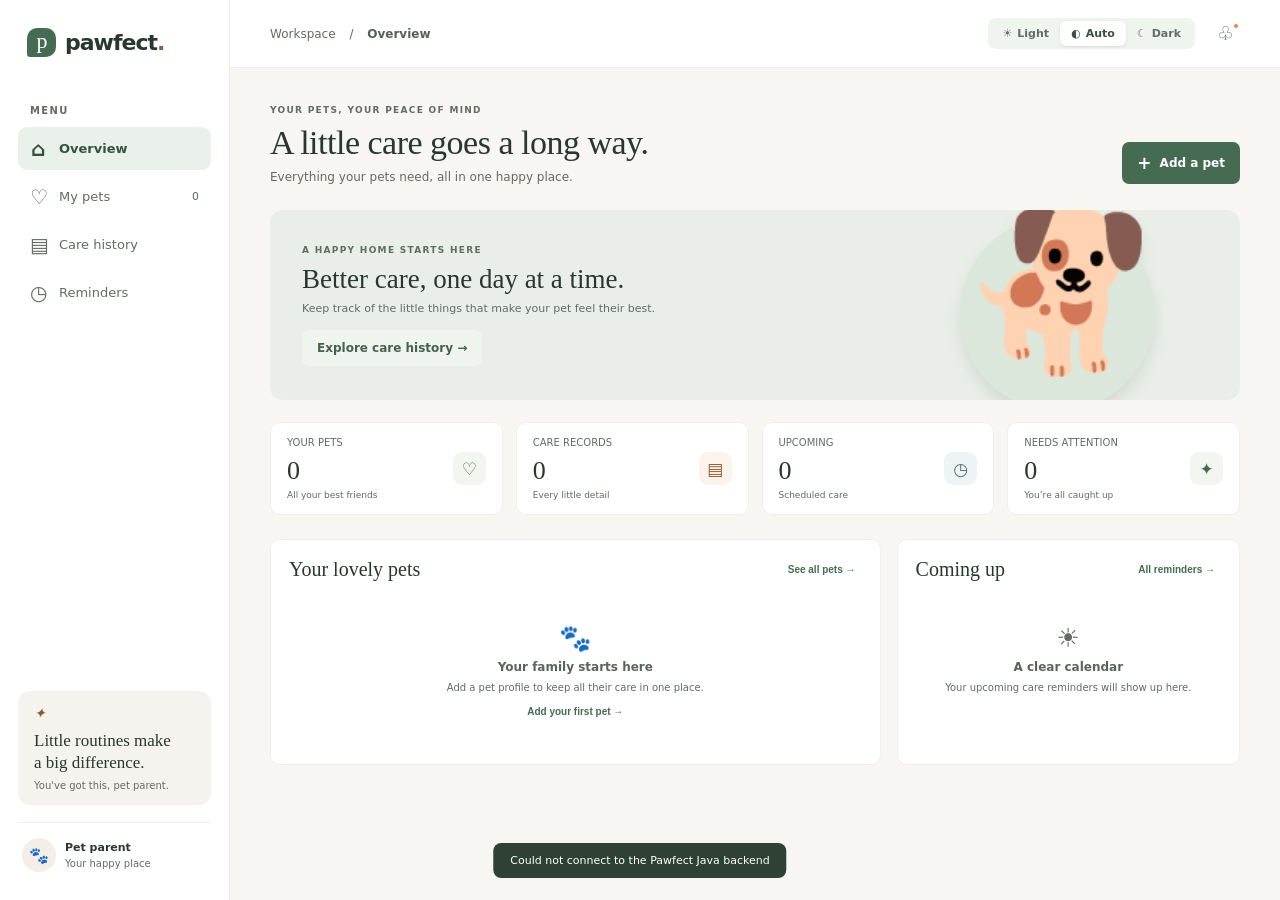
==== commit aa091a47: "M2c: pet photographs and dark mode Pet photographs - Schema v3 adds pet.photo_file (generated file n" ====
--- a/backend/src/main/resources/static/index.html
+++ b/backend/src/main/resources/static/index.html
@@ -1,3 +1,3 @@
 <!doctype html>
-<html lang="en"><head><meta charset="UTF-8"><meta name="viewport" content="width=device-width,initial-scale=1"><meta name="theme-color" content="#f7f6f2"><title>Pawfect — Pet care, together</title><link rel="stylesheet" href="styles.css"></head>
-<body><div class="app"><aside class="sidebar"><a class="brand" href="#"><i>p</i>pawfect<span>.</span></a><label>MENU</label><nav><button class="nav active" data-view="home"><b>⌂</b>Overview</button><button class="nav" data-view="pets"><b>♡</b>My pets <small id="pet-count">0</small></button><button class="nav" data-view="care"><b>▤</b>Care history</button><button class="nav" data-view="reminders"><b>◷</b>Reminders</button></nav><div class="side-bottom"><div class="tip"><i>✦</i><h3>Little routines make<br>a big difference.</h3><small>You've got this, pet parent.</small></div><div class="owner"><span>🐾</span><b>Pet parent<small>Your happy place</small></b></div></div></aside><main><header><div class="crumb">Workspace <i>/</i> <b id="crumb">Overview</b></div><button class="notify" id="notify" aria-label="View reminders">♧<i></i></button></header><div id="content" class="content"></div></main></div><dialog id="pet-modal"></dialog><dialog id="care-modal"></dialog><dialog id="confirm-modal"></dialog><div id="toast" role="status"></div><script src="app.js"></script></body></html>
+<html lang="en"><head><meta charset="UTF-8"><meta name="viewport" content="width=device-width,initial-scale=1"><meta name="theme-color" content="#f7f6f2"><meta name="color-scheme" content="light dark"><script src="theme.js"></script><title>Pawfect — Pet care, together</title><link rel="stylesheet" href="styles.css"></head>
+<body><div class="app"><aside class="sidebar"><a class="brand" href="#"><i>p</i>pawfect<span>.</span></a><label>MENU</label><nav><button class="nav active" data-view="home"><b>⌂</b>Overview</button><button class="nav" data-view="pets"><b>♡</b>My pets <small id="pet-count">0</small></button><button class="nav" data-view="care"><b>▤</b>Care history</button><button class="nav" data-view="reminders"><b>◷</b>Reminders</button></nav><div class="side-bottom"><div class="tip"><i>✦</i><h3>Little routines make<br>a big difference.</h3><small>You've got this, pet parent.</small></div><div class="owner"><span>🐾</span><b>Pet parent<small>Your happy place</small></b></div></div></aside><main><header><div class="crumb">Workspace <i aria-hidden="true">/</i> <b id="crumb">Overview</b></div><div class="head-tools"><div class="seg theme-seg" role="radiogroup" aria-label="Colour theme"><button type="button" role="radio" data-theme-choice="light" aria-label="Light theme" title="Light"><span aria-hidden="true">☀</span><em>Light</em></button><button type="button" role="radio" data-theme-choice="system" aria-label="Match system theme" title="Match system"><span aria-hidden="true">◐</span><em>Auto</em></button><button type="button" role="radio" data-theme-choice="dark" aria-label="Dark theme" title="Dark"><span aria-hidden="true">☾</span><em>Dark</em></button></div><button class="notify" id="notify" aria-label="View reminders">♧<i></i></button></div></header><div id="content" class="content"></div></main></div><dialog id="pet-modal"></dialog><dialog id="care-modal"></dialog><dialog id="confirm-modal"></dialog><dialog id="weight-modal"></dialog><dialog id="import-modal"></dialog><dialog id="conflict-modal"></dialog><div id="toast" role="status"></div><script src="sync.js"></script><script src="photos.js"></script><script src="weights.js"></script><script src="app.js"></script></body></html>
--- a/backend/src/main/resources/static/styles.css
+++ b/backend/src/main/resources/static/styles.css
@@ -1,3 +1,59 @@
-:root{--sans:system-ui,-apple-system,'Segoe UI',Roboto,'Helvetica Neue',Arial,sans-serif;--serif:'Iowan Old Style','Palatino Linotype',Palatino,Georgia,'Times New Roman',serif;--ink:#29372e;--green:#456c53;--mint:#e9f0e9;--cream:#f7f6f2;--line:#eceeea;--muted:#89928b}*{box-sizing:border-box}body{margin:0;background:var(--cream);color:var(--ink);font:14px var(--sans)}.app{min-height:100vh}.sidebar{position:fixed;inset:0 auto 0 0;width:230px;background:white;border-right:1px solid #eff0ed;padding:28px 18px;display:flex;flex-direction:column;z-index:2}.brand{font-size:22px;font-weight:700;letter-spacing:-1px;text-decoration:none;color:var(--ink);display:flex;align-items:center;gap:9px;padding:0 9px 48px}.brand i{font:22px Georgia;background:var(--green);color:white;width:29px;height:29px;border-radius:10px 10px 10px 3px;text-align:center}.brand span{color:#cf8f61;margin-left:-9px}.sidebar label{font-size:10px;letter-spacing:1.4px;color:#a3aaa4;font-weight:700;padding:0 12px 11px}.sidebar nav{display:grid;gap:5px}.nav{border:0;background:transparent;height:43px;border-radius:9px;color:#6f7972;font:500 13px var(--sans);text-align:left;padding:0 12px;display:flex;gap:12px;align-items:center;cursor:pointer}.nav:hover{background:#f7f8f5}.nav.active{color:#35523e;background:#eaf0ea;font-weight:700}.nav b{font-size:20px;width:17px;text-align:center}.nav small{margin-left:auto;color:#89928b}.side-bottom{margin-top:auto}.tip{background:#f5f3ed;padding:14px 16px;border-radius:12px;margin-bottom:17px}.tip i{color:#c7955c}.tip h3{font:17px/1.3 var(--serif);margin:9px 0 6px}.tip small,.owner small{display:block;color:#888e86;font-size:10px;margin-top:4px}.owner{border-top:1px solid #f0f1ee;padding:15px 4px 0;display:flex;align-items:center;gap:9px;font-size:11px}.owner>span{width:34px;height:34px;background:#f4eee7;border-radius:50%;display:grid;place-items:center;font-size:16px}.owner small{font-weight:400}main{margin-left:230px;min-height:100vh}header{height:68px;background:#fff;border-bottom:1px solid #eff0ed;display:flex;align-items:center;justify-content:space-between;padding:0 40px}.crumb{font-size:12px;color:#a1a8a2}.crumb i{font-style:normal;padding:0 10px;color:#d1d5d1}.crumb b{color:#556159}.notify{background:none;border:0;font-size:19px;color:#727c74;position:relative;cursor:pointer}.notify i{position:absolute;width:6px;height:6px;background:#d88762;border:1px solid white;border-radius:50%;right:1px;top:2px}.content{max-width:1180px;margin:auto;padding:37px 40px 60px}.heading{display:flex;justify-content:space-between;align-items:flex-end;margin-bottom:26px}.eyebrow{font-size:9px;letter-spacing:1.3px;font-weight:700;color:#89938a;margin-bottom:9px}.title{font:34px var(--serif);letter-spacing:-.5px;margin:0}.sub{font-size:12px;color:#8b948c;margin:8px 0 0}.btn{border:0;border-radius:7px;padding:11px 15px;font:600 12px var(--sans);cursor:pointer;display:inline-flex;align-items:center;gap:8px}.primary{background:var(--green);color:#fff}.primary:hover{background:#35523e}.light{background:#f0f4ef;color:#45624c}.line{background:white;color:#59665d;border:1px solid #e6eae5}.danger{background:#fbefed;color:#ae5e55}.plus{font-size:17px}.banner{height:190px;background:#e9efe8;border-radius:13px;margin-bottom:22px;position:relative;overflow:hidden;display:flex;align-items:center;padding:28px 32px}.banner-copy{position:relative;z-index:1;max-width:440px}.banner .eyebrow{color:#708375}.banner h2{font:27px var(--serif);margin:7px 0}.banner p{font-size:11px;color:#718078;margin:0 0 15px}.art{position:absolute;right:9%;top:-10px;font-size:155px;filter:drop-shadow(0 9px 7px #45524420);transform:scaleX(-1)}.art:before{content:'';position:absolute;width:195px;height:195px;z-index:-1;right:0;top:16px;border-radius:50%;background:#dce7dc}.stats{display:grid;grid-template-columns:repeat(4,1fr);gap:13px;margin-bottom:24px}.stat{background:#fff;border:1px solid #eff0ed;border-radius:10px;padding:14px 16px;min-height:86px;display:flex;align-items:center;justify-content:space-between}.stat-label{font-size:10px;color:#879089;margin-bottom:8px}.stat-value{font:26px var(--serif)}.stat-meta{font-size:9px;color:#a1a8a1;margin-top:4px}.stat-icon{width:33px;height:33px;display:grid;place-items:center;border-radius:9px;background:#f3f5f0;color:var(--green);font-size:17px}.stat-icon.warm{background:#fbf3ec;color:#c88656}.stat-icon.blue{background:#eef3f4;color:#708f96}.cols{display:grid;grid-template-columns:1.6fr .9fr;gap:16px}.panel{background:#fff;border:1px solid #eff0ed;border-radius:10px;padding:18px}.panel-head{display:flex;align-items:center;justify-content:space-between;margin-bottom:14px}.panel-title{font:20px var(--serif);margin:0}.link{color:var(--green);font-size:10px;font-weight:700;text-decoration:none;border:0;background:none;cursor:pointer}.pet-list{display:grid;gap:9px}.pet-row{display:flex;align-items:center;border:1px solid #f0f1ef;border-radius:9px;padding:10px;gap:11px;cursor:pointer}.pet-row:hover,.pet-card:hover{border-color:#d7e1d7;background:#fcfdfb}.pet-photo{width:44px;height:44px;border-radius:9px;background:#f2eee8;display:grid;place-items:center;font-size:26px}.pet-details{flex:1;min-width:0}.pet-details b{display:block;font-size:12px}.pet-details small{display:block;font-size:10px;color:#929a94;margin-top:4px}.badge{background:#edf3ec;color:#647c67;padding:5px 8px;border-radius:20px;font-size:9px}.arrow{color:#a8b0a9}.care-list{display:grid}.care-row{display:flex;gap:11px;align-items:flex-start;padding:10px 0;border-bottom:1px solid #f1f2ef}.care-row:last-child{border-bottom:0}.datebox{width:39px;height:42px;flex:none;border-radius:7px;background:#f5f5f0;text-align:center;padding-top:5px}.datebox small{display:block;font-size:8px;letter-spacing:.7px;text-transform:uppercase;color:#949c94}.datebox b{font-size:16px;line-height:18px}.care-main{flex:1;min-width:0}.care-main b{font-size:11px;display:block}.care-main small{font-size:9px;display:block;color:#959c96;margin-top:4px}.kind{font-size:9px;color:#738579;background:#f0f4ef;border-radius:4px;padding:4px 6px;white-space:nowrap}.empty{padding:28px 10px;text-align:center;color:#8b948d}.empty i{font-style:normal;font-size:26px;display:block;margin-bottom:7px}.empty b{color:#58655b;display:block;font-size:12px}.empty p{font-size:10px;margin:6px 0;line-height:1.6}.filters{display:flex;gap:7px;flex-wrap:wrap;margin-bottom:14px}.chip{border:1px solid #e7eae5;background:#fff;border-radius:20px;padding:7px 12px;color:#737e75;font:500 10px var(--sans);cursor:pointer}.chip.active{background:#e9f0e9;border-color:#e9f0e9;color:#35523e;font-weight:700}.tools{display:flex;align-items:center;justify-content:space-between;gap:10px;margin-bottom:14px}.search{border:1px solid #e6eae5;border-radius:7px;padding:9px 11px;font:11px var(--sans);min-width:185px;outline:0}.grid{display:grid;grid-template-columns:repeat(3,1fr);gap:14px}.pet-card{background:#fff;border:1px solid #eff0ed;border-radius:11px;padding:16px;cursor:pointer}.pet-card-top{display:flex;justify-content:space-between}.pet-card .pet-photo{width:56px;height:56px;font-size:32px}.pet-menu{border:0;background:none;color:#a5ada6;font-size:18px;cursor:pointer}.pet-card h3{font:21px var(--serif);margin:13px 0 2px}.pet-card .subtitle{font-size:10px;color:#8f9890}.pet-foot{border-top:1px solid #f0f1ee;margin-top:14px;padding-top:11px;display:flex;justify-content:space-between;font-size:9px;color:#879089}.pet-foot b{color:#5e6c61}.table-wrap{overflow:auto;background:#fff;border:1px solid #eff0ed;border-radius:10px}.table{border-collapse:collapse;width:100%;min-width:640px}.table th{text-align:left;font-size:9px;letter-spacing:.7px;color:#9ba29c;text-transform:uppercase;padding:13px;background:#fbfcfa;border-bottom:1px solid #eff0ed}.table td{font-size:10px;padding:13px;border-bottom:1px solid #f1f2ef;color:#59665d}.table tr:last-child td{border:0}.table .strong{font-weight:700;color:#36443a}.pill{border-radius:12px;padding:5px 8px;background:#eef3ed;color:#637765;font-size:9px;white-space:nowrap}.pill.medication{background:#f9f0e9;color:#b17a4e}.pill.vet-visit{background:#edf2f5;color:#668496}.pill.weight{background:#f4eff6;color:#8c7193}.pill.grooming{background:#faf0f3;color:#ad7283}.pill.feeding{background:#faf4e9;color:#a78651}.table-empty{text-align:center;padding:30px!important}.empty-page{background:#fff;border:1px solid #eff0ed;border-radius:11px;padding:50px 20px;text-align:center}.empty-page i{font-style:normal;font-size:37px}.empty-page h2{font:24px var(--serif);margin:7px}.empty-page p{font-size:11px;color:#8a948d;margin:0 auto 16px;max-width:300px;line-height:1.6}.reminder{display:flex;align-items:center;gap:12px;background:#fff;border:1px solid #eff0ed;padding:12px 14px;border-radius:9px;margin-bottom:8px}.reminder.overdue{border-left:3px solid #bd675e}.reminder.soon{border-left:3px solid #d19a61}.reminder-date{font-size:10px;color:#8e9890;white-space:nowrap}.status{font-size:9px;padding:5px 7px;border-radius:12px}.status.overdue{background:#f9eeec;color:#b56158}.status.soon{background:#faf3e9;color:#b2854d}.status.upcoming{background:#eff3ed;color:#70836f}.profile{display:grid;grid-template-columns:280px 1fr;gap:17px}.profile-card{text-align:center;background:#fff;border:1px solid var(--line);border-radius:11px;padding:21px;height:max-content}.profile-hero{width:94px;height:94px;border-radius:24px;margin:0 auto 12px;background:#f2eee8;display:grid;place-items:center;font-size:58px}.profile-card h2{font:27px var(--serif);margin:0}.profile-card .subtitle{font-size:11px;color:#939b94;margin:5px 0 16px}.facts{text-align:left;border-top:1px solid var(--line)}.fact{display:flex;justify-content:space-between;padding:9px 0;border-bottom:1px solid #f2f3f1;font-size:10px;color:#939b94}.fact b{color:#546157}.profile-actions{display:flex;gap:7px;margin-top:14px}.profile-actions .btn{flex:1;justify-content:center;padding:9px 5px;font-size:10px}.modal{border:0;border-radius:13px;padding:0;width:min(520px,calc(100vw - 28px));max-height:90vh;box-shadow:0 24px 80px #1b30243d;overflow:auto}.modal::backdrop{background:#1f2e2580;backdrop-filter:blur(3px)}dialog{border:0;border-radius:13px;padding:0;width:min(520px,calc(100vw - 28px));max-height:90vh;box-shadow:0 24px 80px #1b30243d;overflow:auto}dialog::backdrop{background:#1f2e2580;backdrop-filter:blur(3px)}.modal-head{padding:21px 23px 15px;border-bottom:1px solid #f0f1ee;display:flex;justify-content:space-between}.modal-head h2{font:24px var(--serif);margin:0}.modal-head p{font-size:10px;color:#8d968f;margin:5px 0 0}.close{border:0;background:none;color:#89938c;font-size:22px;cursor:pointer}.modal-body{padding:19px 23px}.modal-foot{border-top:1px solid #f0f1ee;padding:13px 23px;display:flex;justify-content:flex-end;gap:8px}.fields{display:grid;grid-template-columns:1fr 1fr;gap:13px}.field{display:grid;gap:6px}.field.full{grid-column:1/-1}.field label{font-size:10px;font-weight:600;color:#647168}.field input,.field select,.field textarea{width:100%;border:1px solid #e6eae5;border-radius:7px;padding:10px;font:12px var(--sans);color:#334038;background:#fff;outline:0}.field input:focus,.field select:focus,.field textarea:focus{border-color:#98b19a;box-shadow:0 0 0 3px #e8efe8}.field textarea{min-height:75px;resize:vertical}#toast{position:fixed;bottom:22px;left:50%;transform:translate(-50%,20px);opacity:0;pointer-events:none;background:#2f4034;color:#fff;padding:11px 17px;border-radius:8px;font-size:11px;transition:.2s;z-index:10}#toast.show{opacity:1;transform:translate(-50%,0)}@media(max-width:1000px){.content{padding:30px 26px}header{padding:0 26px}.sidebar{width:205px}main{margin-left:205px}.grid{grid-template-columns:repeat(2,1fr)}.stats{grid-template-columns:repeat(2,1fr)}}@media(max-width:740px){.sidebar{width:62px;padding:18px 7px}.brand{padding:0 9px 34px}.brand>span,.sidebar label,.nav:not(.active),.side-bottom{display:none}.nav{height:43px;padding:0;justify-content:center;font-size:0}.nav b{font-size:19px}.nav.active{font-size:0}main{margin-left:62px}header{height:57px;padding:0 16px}.content{padding:25px 16px 45px}.title{font-size:29px}.heading{align-items:flex-start;gap:10px}.heading>.btn{font-size:0;padding:10px 12px}.heading>.btn .plus{font-size:17px}.banner{height:180px;padding:20px}.banner-copy{max-width:70%}.banner h2{font-size:23px}.art{right:-9%;opacity:.5}.cols{grid-template-columns:1fr}.grid{grid-template-columns:1fr}.profile{grid-template-columns:1fr}.search{min-width:135px}.tools{align-items:flex-start;flex-direction:column}.table th,.table td{padding:11px 9px}}@media(max-width:430px){.stats{gap:8px}.stat{padding:11px;min-height:77px}.stat-value{font-size:23px}.stat-icon{width:28px;height:28px}.banner-copy{max-width:85%}.art{opacity:.23}.fields{grid-template-columns:1fr}.field.full{grid-column:auto}}
+:root{--sans:system-ui,-apple-system,'Segoe UI',Roboto,'Helvetica Neue',Arial,sans-serif;--serif:'Iowan Old Style','Palatino Linotype',Palatino,Georgia,'Times New Roman',serif;color-scheme:light;--bd-98b19a:#98b19a;--bd-bd675e:#bd675e;--bd-d19a61:#d19a61;--bd-d7e1d7:#d7e1d7;--bd-e6eae5:#e6eae5;--bd-e7eae5:#e7eae5;--bd-e8efe8:#e8efe8;--bd-e9f0e9:#e9f0e9;--bd-eceeea:#eceeea;--bd-edf0eb:#edf0eb;--bd-efd3ce:#efd3ce;--bd-eff0ed:#eff0ed;--bd-f0f1ee:#f0f1ee;--bd-f0f1ef:#f0f1ef;--bd-f1f2ef:#f1f2ef;--bd-f2f3f1:#f2f3f1;--bd-ffffff:#ffffff;--bg-1f2e2580:#1f2e2580;--bg-2f4034:#2f4034;--bg-35523e:#35523e;--bg-456c53:#456c53;--bg-d88762:#d88762;--bg-dce7dc:#dce7dc;--bg-e9efe8:#e9efe8;--bg-e9f0e9:#e9f0e9;--bg-eaf0ea:#eaf0ea;--bg-edf2f5:#edf2f5;--bg-edf3ec:#edf3ec;--bg-eef3ed:#eef3ed;--bg-eef3f4:#eef3f4;--bg-eff3ed:#eff3ed;--bg-f0f4ef:#f0f4ef;--bg-f2eee8:#f2eee8;--bg-f3f5f0:#f3f5f0;--bg-f4eee7:#f4eee7;--bg-f4eff6:#f4eff6;--bg-f5f3ed:#f5f3ed;--bg-f5f5f0:#f5f5f0;--bg-f7f6f2:#f7f6f2;--bg-f7f8f5:#f7f8f5;--bg-f8faf7:#f8faf7;--bg-f9eeec:#f9eeec;--bg-f9f0e9:#f9f0e9;--bg-faf0f3:#faf0f3;--bg-faf3e9:#faf3e9;--bg-faf4e9:#faf4e9;--bg-fbefed:#fbefed;--bg-fbf3ec:#fbf3ec;--bg-fbfcfa:#fbfcfa;--bg-fcfdfb:#fcfdfb;--bg-fdfaf6:#fdfaf6;--bg-ffffff:#ffffff;--fg-29372e:#29372e;--fg-2f4034:#2f4034;--fg-334038:#334038;--fg-35523e:#35523e;--fg-36443a:#36443a;--fg-45624c:#45624c;--fg-456c53:#456c53;--fg-546157:#546157;--fg-556159:#556159;--fg-58655b:#58655b;--fg-59665d:#59665d;--fg-5e6c61:#5e6c61;--fg-637765:#5a6c5c;--fg-647168:#5f6c63;--fg-647c67:#596e5b;--fg-668496:#536c7b;--fg-6f7972:#636c65;--fg-70836f:#5d6d5c;--fg-708375:#5d6d61;--fg-708f96:#556e74;--fg-718078:#606d66;--fg-727c74:#636c65;--fg-737e75:#626b64;--fg-738579:#5e6c63;--fg-7d8a80:#606a62;--fg-879089:#646c66;--fg-888e86:#656a63;--fg-89928b:#636b65;--fg-89938a:#636c64;--fg-89938c:#636c66;--fg-8a948d:#626b64;--fg-8b948c:#636b63;--fg-8b948d:#636b64;--fg-8c4a42:#8c4a42;--fg-8c7193:#79617f;--fg-8d968f:#626a64;--fg-8e9890:#636c65;--fg-8f9890:#616a62;--fg-929a94:#646c66;--fg-939b94:#636a64;--fg-949c94:#646c64;--fg-959c96:#646c66;--fg-99a19a:#636c64;--fg-9ba29c:#636a64;--fg-a1a8a1:#636b63;--fg-a1a8a2:#636b64;--fg-a3aaa4:#636b64;--fg-a5ada6:#626b63;--fg-a78651:#7e653d;--fg-a8b0a9:#626c63;--fg-ad7283:#955769;--fg-ae5e55:#9e544b;--fg-b17a4e:#8a5f3d;--fg-b2854d:#846239;--fg-b56158:#a25048;--fg-c7955c:#895f2f;--fg-c88656:#965c31;--fg-cf8f61:#975a2e;--fg-d1d5d1:#616a61;--fg-ffffff:#ffffff}
+[data-theme=dark]{color-scheme:dark;--bd-98b19a:#769178;--bd-bd675e:#97524b;--bd-d19a61:#b07b45;--bd-d7e1d7:#525b52;--bd-e6eae5:#444943;--bd-e7eae5:#454943;--bd-e8efe8:#3b453b;--bd-e9f0e9:#3a433a;--bd-eceeea:#3f423d;--bd-edf0eb:#3c413a;--bd-efd3ce:#634742;--bd-eff0ed:#3c3e39;--bd-f0f1ee:#3b3c38;--bd-f0f1ef:#393b38;--bd-f1f2ef:#3a3b36;--bd-f2f3f1:#373835;--bd-ffffff:#303030;--bg-1f2e2580:#000000b0;--bg-2f4034:#2f4034;--bg-35523e:#35523e;--bg-456c53:#456c53;--bg-d88762:#905032;--bg-dce7dc:#364236;--bg-e9efe8:#2f382e;--bg-e9f0e9:#2c372c;--bg-eaf0ea:#2d362d;--bg-edf2f5:#262f34;--bg-edf3ec:#2b3529;--bg-eef3ed:#2b3329;--bg-eef3f4:#283133;--bg-eff3ed:#2d3329;--bg-f0f4ef:#2a3128;--bg-f2eee8:#39332a;--bg-f3f5f0:#2d3127;--bg-f4eee7:#3b3127;--bg-f4eff6:#2f2533;--bg-f5f3ed:#343126;--bg-f5f5f0:#313127;--bg-f7f6f2:#0d130f;--bg-f7f8f5:#292c24;--bg-f8faf7:#252b21;--bg-f9eeec:#382420;--bg-f9f0e9:#3a2c21;--bg-faf0f3:#351e25;--bg-faf3e9:#392f20;--bg-faf4e9:#393020;--bg-fbefed:#36221f;--bg-fbf3ec:#372a1f;--bg-fbfcfa:#24291f;--bg-fcfdfb:#23291c;--bg-fdfaf6:#2f271b;--bg-ffffff:#17201a;--fg-29372e:#bfcfc5;--fg-2f4034:#b7cabc;--fg-334038:#c9d4cd;--fg-35523e:#a6c5b0;--fg-36443a:#c5d1c9;--fg-45624c:#98b69f;--fg-456c53:#8fb79d;--fg-546157:#adb8af;--fg-556159:#adb7b0;--fg-58655b:#a9b4ac;--fg-59665d:#a8b3ac;--fg-5e6c61:#a3afa6;--fg-637765:#9aab9c;--fg-647168:#9faaa2;--fg-647c67:#96aa98;--fg-668496:#92a8b5;--fg-6f7972:#98a19b;--fg-70836f:#93a393;--fg-708375:#93a297;--fg-708f96:#95acb1;--fg-718078:#97a49d;--fg-727c74:#9ba39c;--fg-737e75:#99a29b;--fg-738579:#93a298;--fg-7d8a80:#aab3ac;--fg-879089:#a3aaa5;--fg-888e86:#a7aba5;--fg-89928b:#a1a8a3;--fg-89938a:#a0a8a1;--fg-89938c:#a0a8a2;--fg-8a948d:#9fa7a1;--fg-8b948c:#9fa6a0;--fg-8b948d:#9fa6a0;--fg-8c4a42:#c9938c;--fg-8c7193:#ad9ab2;--fg-8d968f:#9da49e;--fg-8e9890:#9ba39c;--fg-8f9890:#9aa39b;--fg-929a94:#9aa29c;--fg-939b94:#9aa29b;--fg-949c94:#9aa29a;--fg-959c96:#9ba19c;--fg-99a19a:#9aa29b;--fg-9ba29c:#9ba29c;--fg-a1a8a1:#9aa29a;--fg-a1a8a2:#9aa29b;--fg-a3aaa4:#9aa29b;--fg-a5ada6:#9aa39b;--fg-a78651:#c3ab83;--fg-a8b0a9:#99a39b;--fg-ad7283:#c195a1;--fg-ae5e55:#c9938d;--fg-b17a4e:#c79f80;--fg-b2854d:#c8a77f;--fg-b56158:#cc918b;--fg-c7955c:#d0a676;--fg-c88656:#d19c75;--fg-cf8f61:#d19c75;--fg-d1d5d1:#9aa39a;--fg-ffffff:#ffffff}
+html{background:var(--bg-f7f6f2)}
+*{box-sizing:border-box}body{margin:0;background:var(--bg-f7f6f2);color:var(--fg-29372e);font:14px var(--sans)}.app{min-height:100vh}.sidebar{position:fixed;inset:0 auto 0 0;width:230px;background:var(--bg-ffffff);border-right:1px solid var(--bd-eff0ed);padding:28px 18px;display:flex;flex-direction:column;z-index:2}.brand{font-size:22px;font-weight:700;letter-spacing:-1px;text-decoration:none;color:var(--fg-29372e);display:flex;align-items:center;gap:9px;padding:0 9px 48px}.brand i{font:22px Georgia;background:var(--bg-456c53);color:var(--fg-ffffff);width:29px;height:29px;border-radius:10px 10px 10px 3px;text-align:center}.brand span{color:var(--fg-cf8f61);margin-left:-9px}.sidebar label{font-size:10px;letter-spacing:1.4px;color:var(--fg-a3aaa4);font-weight:700;padding:0 12px 11px}.sidebar nav{display:grid;gap:5px}.nav{border:0;background:transparent;height:43px;border-radius:9px;color:var(--fg-6f7972);font:500 13px var(--sans);text-align:left;padding:0 12px;display:flex;gap:12px;align-items:center;cursor:pointer}.nav:hover{background:var(--bg-f7f8f5)}.nav.active{color:var(--fg-35523e);background:var(--bg-eaf0ea);font-weight:700}.nav b{font-size:20px;width:17px;text-align:center}.nav small{margin-left:auto;color:var(--fg-89928b)}.side-bottom{margin-top:auto}.tip{background:var(--bg-f5f3ed);padding:14px 16px;border-radius:12px;margin-bottom:17px}.tip i{color:var(--fg-c7955c)}.tip h3{font:17px/1.3 var(--serif);margin:9px 0 6px}.tip small,.owner small{display:block;color:var(--fg-888e86);font-size:10px;margin-top:4px}.owner{border-top:1px solid var(--bd-f0f1ee);padding:15px 4px 0;display:flex;align-items:center;gap:9px;font-size:11px}.owner>span{width:34px;height:34px;background:var(--bg-f4eee7);border-radius:50%;display:grid;place-items:center;font-size:16px}.owner small{font-weight:400}main{margin-left:230px;min-height:100vh}header{height:68px;background:var(--bg-ffffff);border-bottom:1px solid var(--bd-eff0ed);display:flex;align-items:center;justify-content:space-between;padding:0 40px}.crumb{font-size:12px;color:var(--fg-a1a8a2)}.crumb i{font-style:normal;padding:0 10px;color:var(--fg-d1d5d1)}.crumb b{color:var(--fg-556159)}.notify{background:none;border:0;font-size:19px;color:var(--fg-727c74);position:relative;cursor:pointer}.notify i{position:absolute;width:6px;height:6px;background:var(--bg-d88762);border:1px solid var(--bd-ffffff);border-radius:50%;right:1px;top:2px}.content{max-width:1180px;margin:auto;padding:37px 40px 60px}.heading{display:flex;justify-content:space-between;align-items:flex-end;margin-bottom:26px}.eyebrow{font-size:9px;letter-spacing:1.3px;font-weight:700;color:var(--fg-89938a);margin-bottom:9px}.title{font:34px var(--serif);letter-spacing:-.5px;margin:0}.sub{font-size:12px;color:var(--fg-8b948c);margin:8px 0 0}.btn{border:0;border-radius:7px;padding:11px 15px;font:600 12px var(--sans);cursor:pointer;display:inline-flex;align-items:center;gap:8px}.primary{background:var(--bg-456c53);color:var(--fg-ffffff)}.primary:hover{background:var(--bg-35523e)}.light{background:var(--bg-f0f4ef);color:var(--fg-45624c)}.line{background:var(--bg-ffffff);color:var(--fg-59665d);border:1px solid var(--bd-e6eae5)}.danger{background:var(--bg-fbefed);color:var(--fg-ae5e55)}.plus{font-size:17px}.banner{height:190px;background:var(--bg-e9efe8);border-radius:13px;margin-bottom:22px;position:relative;overflow:hidden;display:flex;align-items:center;padding:28px 32px}.banner-copy{position:relative;z-index:1;max-width:440px}.banner .eyebrow{color:var(--fg-708375)}.banner h2{font:27px var(--serif);margin:7px 0}.banner p{font-size:11px;color:var(--fg-718078);margin:0 0 15px}.art{position:absolute;right:9%;top:-10px;font-size:155px;filter:drop-shadow(0 9px 7px #45524420);transform:scaleX(-1)}.art:before{content:'';position:absolute;width:195px;height:195px;z-index:-1;right:0;top:16px;border-radius:50%;background:var(--bg-dce7dc)}.stats{display:grid;grid-template-columns:repeat(4,1fr);gap:13px;margin-bottom:24px}.stat{background:var(--bg-ffffff);border:1px solid var(--bd-eff0ed);border-radius:10px;padding:14px 16px;min-height:86px;display:flex;align-items:center;justify-content:space-between}.stat-label{font-size:10px;color:var(--fg-879089);margin-bottom:8px}.stat-value{font:26px var(--serif)}.stat-meta{font-size:9px;color:var(--fg-a1a8a1);margin-top:4px}.stat-icon{width:33px;height:33px;display:grid;place-items:center;border-radius:9px;background:var(--bg-f3f5f0);color:var(--fg-456c53);font-size:17px}.stat-icon.warm{background:var(--bg-fbf3ec);color:var(--fg-c88656)}.stat-icon.blue{background:var(--bg-eef3f4);color:var(--fg-708f96)}.cols{display:grid;grid-template-columns:1.6fr .9fr;gap:16px}.panel{background:var(--bg-ffffff);border:1px solid var(--bd-eff0ed);border-radius:10px;padding:18px}.panel-head{display:flex;align-items:center;justify-content:space-between;margin-bottom:14px}.panel-title{font:20px var(--serif);margin:0}.link{color:var(--fg-456c53);font-size:10px;font-weight:700;text-decoration:none;border:0;background:none;cursor:pointer}.pet-list{display:grid;gap:9px}.pet-row{display:flex;align-items:center;border:1px solid var(--bd-f0f1ef);border-radius:9px;padding:10px;gap:11px;cursor:pointer}.pet-row:hover,.pet-card:hover{border-color:var(--bd-d7e1d7);background:var(--bg-fcfdfb)}.pet-photo{width:44px;height:44px;border-radius:9px;background:var(--bg-f2eee8);display:grid;place-items:center;font-size:26px}.pet-details{flex:1;min-width:0}.pet-details b{display:block;font-size:12px}.pet-details small{display:block;font-size:10px;color:var(--fg-929a94);margin-top:4px}.badge{background:var(--bg-edf3ec);color:var(--fg-647c67);padding:5px 8px;border-radius:20px;font-size:9px}.arrow{color:var(--fg-a8b0a9)}.care-list{display:grid}.care-row{display:flex;gap:11px;align-items:flex-start;padding:10px 0;border-bottom:1px solid var(--bd-f1f2ef)}.care-row:last-child{border-bottom:0}.datebox{width:39px;height:42px;flex:none;border-radius:7px;background:var(--bg-f5f5f0);text-align:center;padding-top:5px}.datebox small{display:block;font-size:8px;letter-spacing:.7px;text-transform:uppercase;color:var(--fg-949c94)}.datebox b{font-size:16px;line-height:18px}.care-main{flex:1;min-width:0}.care-main b{font-size:11px;display:block}.care-main small{font-size:9px;display:block;color:var(--fg-959c96);margin-top:4px}.kind{font-size:9px;color:var(--fg-738579);background:var(--bg-f0f4ef);border-radius:4px;padding:4px 6px;white-space:nowrap}.empty{padding:28px 10px;text-align:center;color:var(--fg-8b948d)}.empty i{font-style:normal;font-size:26px;display:block;margin-bottom:7px}.empty b{color:var(--fg-58655b);display:block;font-size:12px}.empty p{font-size:10px;margin:6px 0;line-height:1.6}.filters{display:flex;gap:7px;flex-wrap:wrap;margin-bottom:14px}.chip{border:1px solid var(--bd-e7eae5);background:var(--bg-ffffff);border-radius:20px;padding:7px 12px;color:var(--fg-737e75);font:500 10px var(--sans);cursor:pointer}.chip.active{background:var(--bg-e9f0e9);border-color:var(--bd-e9f0e9);color:var(--fg-35523e);font-weight:700}.tools{display:flex;align-items:center;justify-content:space-between;gap:10px;margin-bottom:14px}.search{border:1px solid var(--bd-e6eae5);border-radius:7px;padding:9px 11px;font:11px var(--sans);min-width:185px;outline:0}.grid{display:grid;grid-template-columns:repeat(3,1fr);gap:14px}.pet-card{background:var(--bg-ffffff);border:1px solid var(--bd-eff0ed);border-radius:11px;padding:16px;cursor:pointer}.pet-card-top{display:flex;justify-content:space-between}.pet-card .pet-photo{width:56px;height:56px;font-size:32px}.pet-menu{border:0;background:none;color:var(--fg-a5ada6);font-size:18px;cursor:pointer}.pet-card h3{font:21px var(--serif);margin:13px 0 2px}.pet-card .subtitle{font-size:10px;color:var(--fg-8f9890)}.pet-foot{border-top:1px solid var(--bd-f0f1ee);margin-top:14px;padding-top:11px;display:flex;justify-content:space-between;font-size:9px;color:var(--fg-879089)}.pet-foot b{color:var(--fg-5e6c61)}.table-wrap{overflow:auto;background:var(--bg-ffffff);border:1px solid var(--bd-eff0ed);border-radius:10px}.table{border-collapse:collapse;width:100%;min-width:640px}.table th{text-align:left;font-size:9px;letter-spacing:.7px;color:var(--fg-9ba29c);text-transform:uppercase;padding:13px;background:var(--bg-fbfcfa);border-bottom:1px solid var(--bd-eff0ed)}.table td{font-size:10px;padding:13px;border-bottom:1px solid var(--bd-f1f2ef);color:var(--fg-59665d)}.table tr:last-child td{border:0}.table .strong{font-weight:700;color:var(--fg-36443a)}.pill{border-radius:12px;padding:5px 8px;background:var(--bg-eef3ed);color:var(--fg-637765);font-size:9px;white-space:nowrap}.pill.medication{background:var(--bg-f9f0e9);color:var(--fg-b17a4e)}.pill.vet-visit{background:var(--bg-edf2f5);color:var(--fg-668496)}.pill.weight{background:var(--bg-f4eff6);color:var(--fg-8c7193)}.pill.grooming{background:var(--bg-faf0f3);color:var(--fg-ad7283)}.pill.feeding{background:var(--bg-faf4e9);color:var(--fg-a78651)}.table-empty{text-align:center;padding:30px!important}.empty-page{background:var(--bg-ffffff);border:1px solid var(--bd-eff0ed);border-radius:11px;padding:50px 20px;text-align:center}.empty-page i{font-style:normal;font-size:37px}.empty-page h2{font:24px var(--serif);margin:7px}.empty-page p{font-size:11px;color:var(--fg-8a948d);margin:0 auto 16px;max-width:300px;line-height:1.6}.reminder{display:flex;align-items:center;gap:12px;background:var(--bg-ffffff);border:1px solid var(--bd-eff0ed);padding:12px 14px;border-radius:9px;margin-bottom:8px}.reminder.overdue{border-left:3px solid var(--bd-bd675e)}.reminder.soon{border-left:3px solid var(--bd-d19a61)}.reminder-date{font-size:10px;color:var(--fg-8e9890);white-space:nowrap}.status{font-size:9px;padding:5px 7px;border-radius:12px}.status.overdue{background:var(--bg-f9eeec);color:var(--fg-b56158)}.status.soon{background:var(--bg-faf3e9);color:var(--fg-b2854d)}.status.upcoming{background:var(--bg-eff3ed);color:var(--fg-70836f)}.profile{display:grid;grid-template-columns:280px 1fr;gap:17px}.profile-card{text-align:center;background:var(--bg-ffffff);border:1px solid var(--bd-eceeea);border-radius:11px;padding:21px;height:max-content}.profile-hero{width:94px;height:94px;border-radius:24px;margin:0 auto 12px;background:var(--bg-f2eee8);display:grid;place-items:center;font-size:58px}.profile-card h2{font:27px var(--serif);margin:0}.profile-card .subtitle{font-size:11px;color:var(--fg-939b94);margin:5px 0 16px}.facts{text-align:left;border-top:1px solid var(--bd-eceeea)}.fact{display:flex;justify-content:space-between;padding:9px 0;border-bottom:1px solid var(--bd-f2f3f1);font-size:10px;color:var(--fg-939b94)}.fact b{color:var(--fg-546157)}.profile-actions{display:flex;gap:7px;margin-top:14px}.profile-actions .btn{flex:1;justify-content:center;padding:9px 5px;font-size:10px}.modal{border:0;border-radius:13px;padding:0;width:min(520px,calc(100vw - 28px));max-height:90vh;box-shadow:0 24px 80px #1b30243d;overflow:auto}.modal::backdrop{background:var(--bg-1f2e2580);backdrop-filter:blur(3px)}dialog{border:0;border-radius:13px;padding:0;width:min(520px,calc(100vw - 28px));max-height:90vh;box-shadow:0 24px 80px #1b30243d;overflow:auto}dialog::backdrop{background:var(--bg-1f2e2580);backdrop-filter:blur(3px)}.modal-head{padding:21px 23px 15px;border-bottom:1px solid var(--bd-f0f1ee);display:flex;justify-content:space-between}.modal-head h2{font:24px var(--serif);margin:0}.modal-head p{font-size:10px;color:var(--fg-8d968f);margin:5px 0 0}.close{border:0;background:none;color:var(--fg-89938c);font-size:22px;cursor:pointer}.modal-body{padding:19px 23px}.modal-foot{border-top:1px solid var(--bd-f0f1ee);padding:13px 23px;display:flex;justify-content:flex-end;gap:8px}.fields{display:grid;grid-template-columns:1fr 1fr;gap:13px}.field{display:grid;gap:6px}.field.full{grid-column:1/-1}.field label{font-size:10px;font-weight:600;color:var(--fg-647168)}.field input,.field select,.field textarea{width:100%;border:1px solid var(--bd-e6eae5);border-radius:7px;padding:10px;font:12px var(--sans);color:var(--fg-334038);background:var(--bg-ffffff);outline:0}.field input:focus,.field select:focus,.field textarea:focus{border-color:var(--bd-98b19a);box-shadow:0 0 0 3px var(--bd-e8efe8)}.field textarea{min-height:75px;resize:vertical}#toast{position:fixed;bottom:22px;left:50%;transform:translate(-50%,20px);opacity:0;pointer-events:none;background:var(--bg-2f4034);color:var(--fg-ffffff);padding:11px 17px;border-radius:8px;font-size:11px;transition:.2s;z-index:10}#toast.show{opacity:1;transform:translate(-50%,0)}@media(max-width:1000px){.content{padding:30px 26px}header{padding:0 26px}.sidebar{width:205px}main{margin-left:205px}.grid{grid-template-columns:repeat(2,1fr)}.stats{grid-template-columns:repeat(2,1fr)}}@media(max-width:740px){.sidebar{width:62px;padding:18px 7px}.brand{padding:0 9px 34px}.brand>span,.sidebar label,.nav:not(.active),.side-bottom{display:none}.nav{height:43px;padding:0;justify-content:center;font-size:0}.nav b{font-size:19px}.nav.active{font-size:0}main{margin-left:62px}header{height:57px;padding:0 16px}.content{padding:25px 16px 45px}.title{font-size:29px}.heading{align-items:flex-start;gap:10px}.heading>.btn{font-size:0;padding:10px 12px}.heading>.btn .plus{font-size:17px}.banner{height:180px;padding:20px}.banner-copy{max-width:70%}.banner h2{font-size:23px}.art{right:-9%;opacity:.5}.cols{grid-template-columns:1fr}.grid{grid-template-columns:1fr}.profile{grid-template-columns:1fr}.search{min-width:135px}.tools{align-items:flex-start;flex-direction:column}.table th,.table td{padding:11px 9px}}@media(max-width:430px){.stats{gap:8px}.stat{padding:11px;min-height:77px}.stat-value{font-size:23px}.stat-icon{width:28px;height:28px}.banner-copy{max-width:85%}.art{opacity:.23}.fields{grid-template-columns:1fr}.field.full{grid-column:auto}}
 
 .field.hidden{display:none}.row-actions{white-space:nowrap}.row-actions .link+.link{margin-left:10px}.reminder .link+.link{margin-left:8px}
+
+/* ---- weight tracking ---- */
+.w-tools{display:flex;gap:10px;align-items:center}
+.seg{display:inline-flex;background:var(--bg-f0f4ef);border-radius:8px;padding:3px}
+.seg button{border:0;background:transparent;font:600 11px var(--sans);color:var(--fg-6f7972);padding:6px 11px;border-radius:6px;cursor:pointer}
+.seg button:hover{color:var(--fg-35523e)}
+.seg button.active{background:var(--bg-ffffff);color:var(--fg-35523e);box-shadow:0 1px 3px #1b302420}
+.w-stats{display:grid;grid-template-columns:repeat(3,1fr);gap:10px;margin-bottom:12px}
+.w-stat{background:var(--bg-f8faf7);border:1px solid var(--bd-eff0ed);border-radius:9px;padding:11px 13px}
+.w-stat small{display:block;font-size:9px;letter-spacing:.8px;text-transform:uppercase;color:var(--fg-939b94)}
+.w-stat b{display:block;font:22px var(--serif);margin:5px 0 3px;color:var(--fg-2f4034)}
+.w-stat span{font-size:9px;color:var(--fg-99a19a)}
+.w-chart{width:100%;height:auto;display:block;margin:4px 0 14px}
+.w-chart .w-grid line{stroke:var(--bd-edf0eb);stroke-width:1}
+.w-chart text{font:10px var(--sans);fill:var(--fg-939b94)}
+.w-chart .w-line{fill:none;stroke:var(--fg-456c53);stroke-width:2.6;stroke-linejoin:round;stroke-linecap:round}
+.w-dot{fill:var(--bg-ffffff);stroke:var(--fg-456c53);stroke-width:2.2;transition:r .12s}
+.w-dot:hover{fill:var(--bg-e9f0e9);r:6}
+.w-dot.last{fill:var(--fg-cf8f61);stroke:var(--bd-ffffff);stroke-width:2.2}
+.w-chart .w-last{font:600 11px var(--sans);fill:var(--fg-35523e)}
+.w-hint{margin:0 0 12px}
+.w-history{max-height:250px;overflow:auto;border:1px solid var(--bd-eff0ed);border-radius:9px}
+.w-table{min-width:0!important}
+.w-table td,.w-table th{white-space:nowrap}
+.w-table .w-note{white-space:normal;color:var(--fg-8b948d);max-width:200px;overflow-wrap:anywhere}
+.w-delta{color:var(--fg-7d8a80)}
+.w-actions{text-align:right}
+.w-actions .link{margin-left:10px}
+.danger-link{color:var(--fg-ae5e55)}
+.w-foot{display:flex;justify-content:space-between;align-items:center;margin-top:12px}
+.w-input{display:grid;grid-template-columns:1fr 76px;gap:6px}
+.w-error{margin:0;color:var(--fg-ae5e55);font-size:11px;min-height:14px}
+.w-h3{font:16px var(--serif);margin:14px 0 8px}
+.w-import{border:1px solid var(--bd-eff0ed);border-radius:9px;overflow:hidden}
+.w-import-row{display:grid;grid-template-columns:auto 96px 1fr auto;gap:10px;align-items:center;padding:9px 12px;border-bottom:1px solid var(--bd-f1f2ef);font-size:11px;cursor:pointer}
+.w-import-row.review{grid-template-columns:96px 1fr auto;cursor:default;background:var(--bg-fdfaf6)}
+.w-import-row:last-child{border-bottom:0}
+.w-import-row .w-note{color:var(--fg-6f7972);overflow-wrap:anywhere}
+.w-import-row small{display:block;color:var(--fg-b2854d);margin-top:3px;font-size:10px}
+.w-import-row .strong{font-weight:700;color:var(--fg-36443a)}
+@media(max-width:740px){.w-stats{grid-template-columns:1fr 1fr 1fr}.w-stat b{font-size:18px}.w-tools{flex-wrap:wrap;justify-content:flex-end}.w-import-row{grid-template-columns:auto 1fr auto}.w-import-row .strong{grid-column:2}}
+.profile>*{min-width:0}.weight-panel{min-width:0}
+@media(max-width:600px){.w-chart text{font-size:18px}.w-chart .w-last{font-size:20px}}
+#sync-banner{position:fixed;left:50%;bottom:70px;transform:translateX(-50%);z-index:11;display:flex;align-items:center;gap:14px;background:var(--bg-fbefed);color:var(--fg-8c4a42);border:1px solid var(--bd-efd3ce);padding:10px 14px;border-radius:10px;font-size:12px;box-shadow:0 8px 30px #1b30242b}
+#sync-banner[hidden]{display:none}
+
+.pet-photo,.profile-hero{overflow:hidden}.pet-img{width:100%;height:100%;object-fit:cover;display:block}
+.photo-edit{display:flex;align-items:center;gap:16px;border:1px solid var(--bd-eff0ed);border-radius:12px;padding:12px}
+.photo-preview{width:84px;height:84px;font-size:46px;border-radius:20px;flex:none}
+.photo-actions{display:flex;flex-direction:column;gap:7px;min-width:0}.photo-actions small{color:var(--fg-6f7972);line-height:1.4}.photo-msg:empty{display:none}
+.head-tools{display:flex;align-items:center;gap:16px}
+.theme-seg button{display:inline-flex;align-items:center;gap:5px}.theme-seg em{font-style:normal}.theme-seg button:focus-visible,.photo-edit button:focus-visible{outline:2px solid var(--fg-456c53);outline-offset:1px}
+@media(max-width:740px){.theme-seg em{display:none}.theme-seg button{padding:6px 9px;font-size:13px}.head-tools{gap:8px}.photo-edit{flex-direction:column;align-items:flex-start}}
